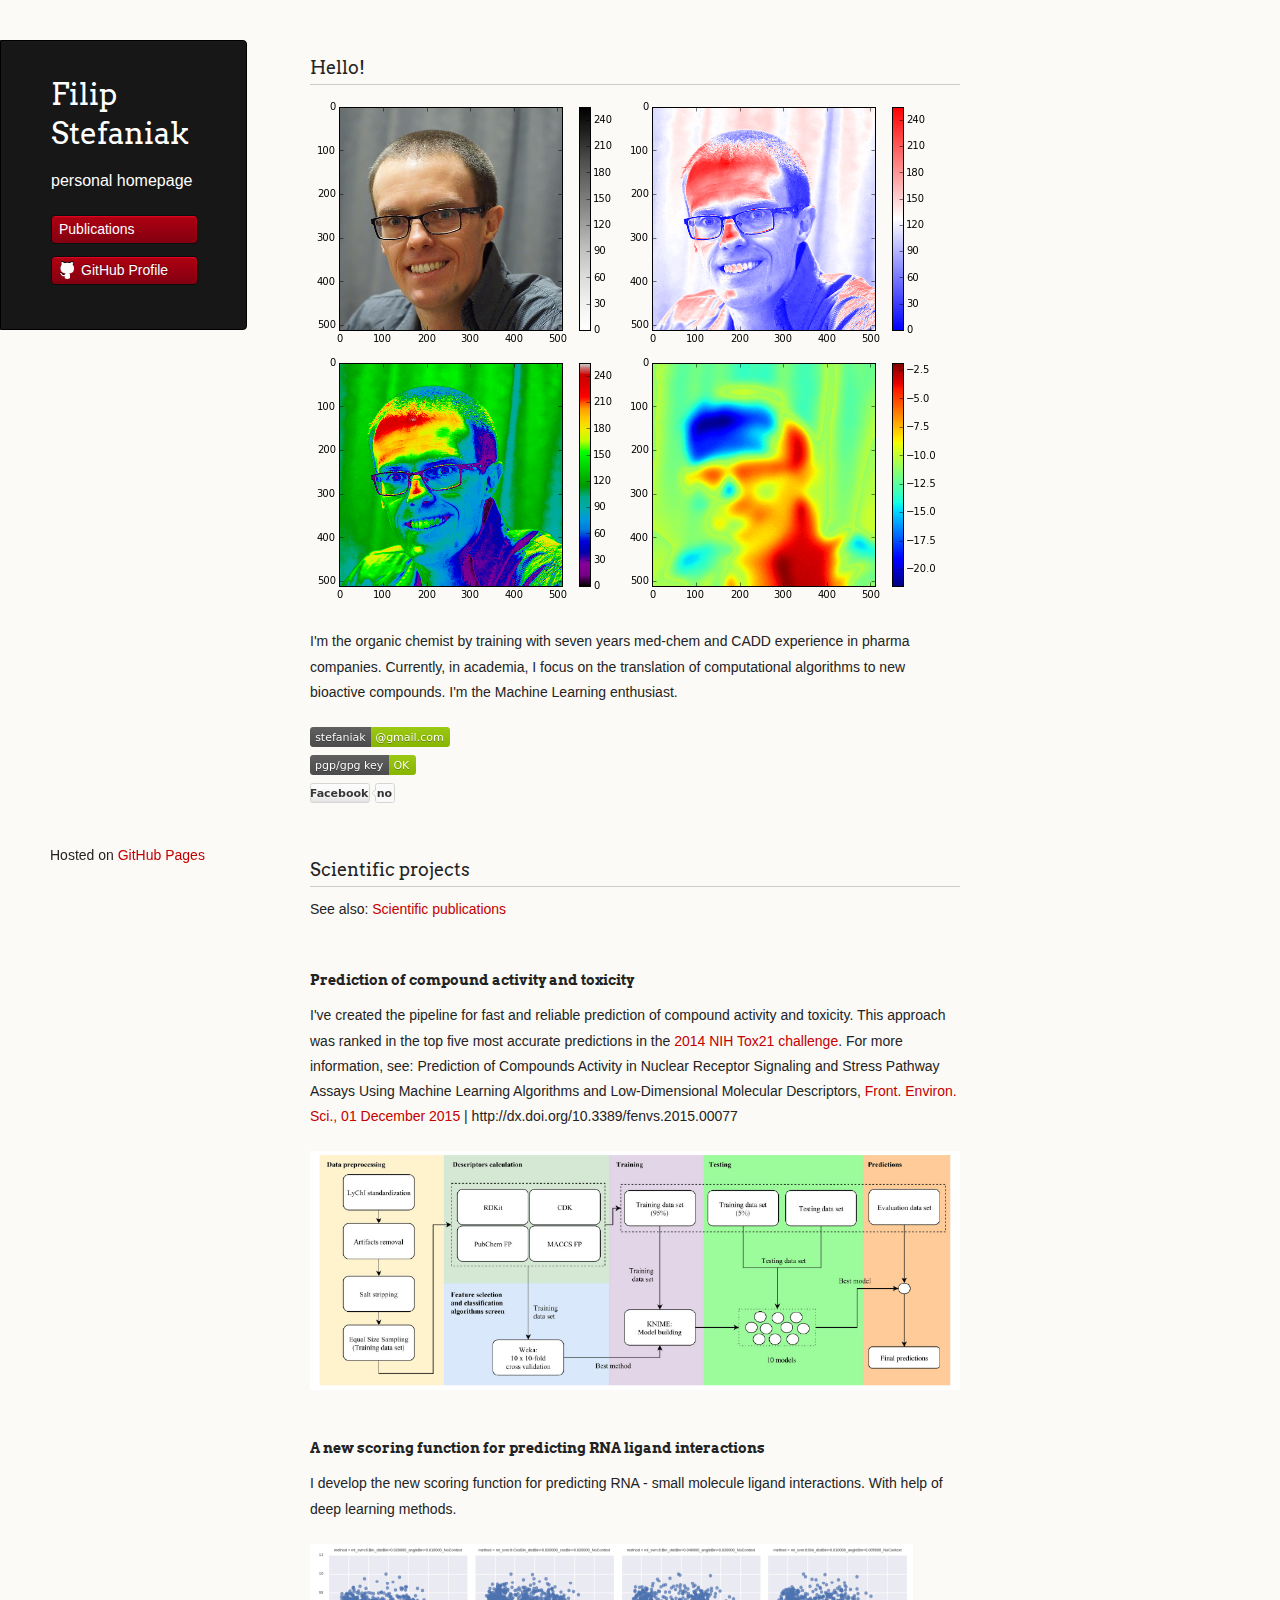
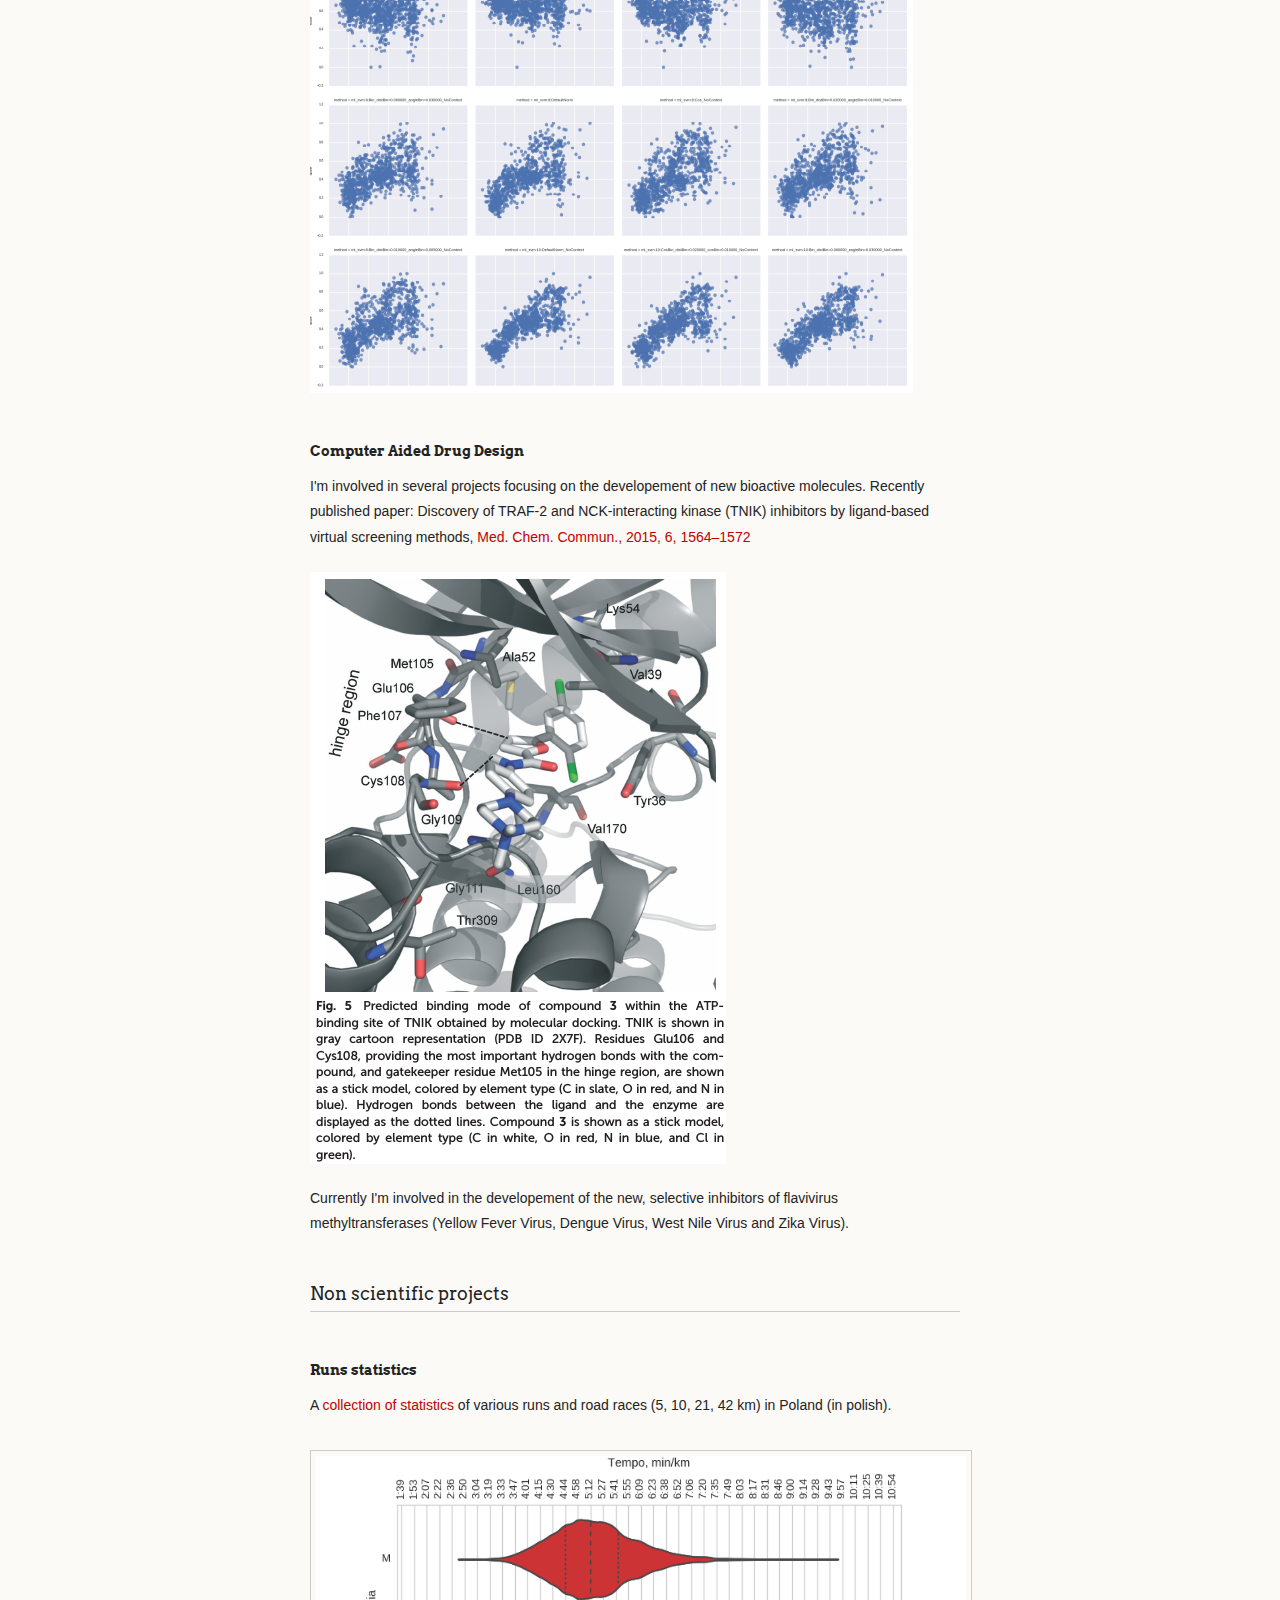
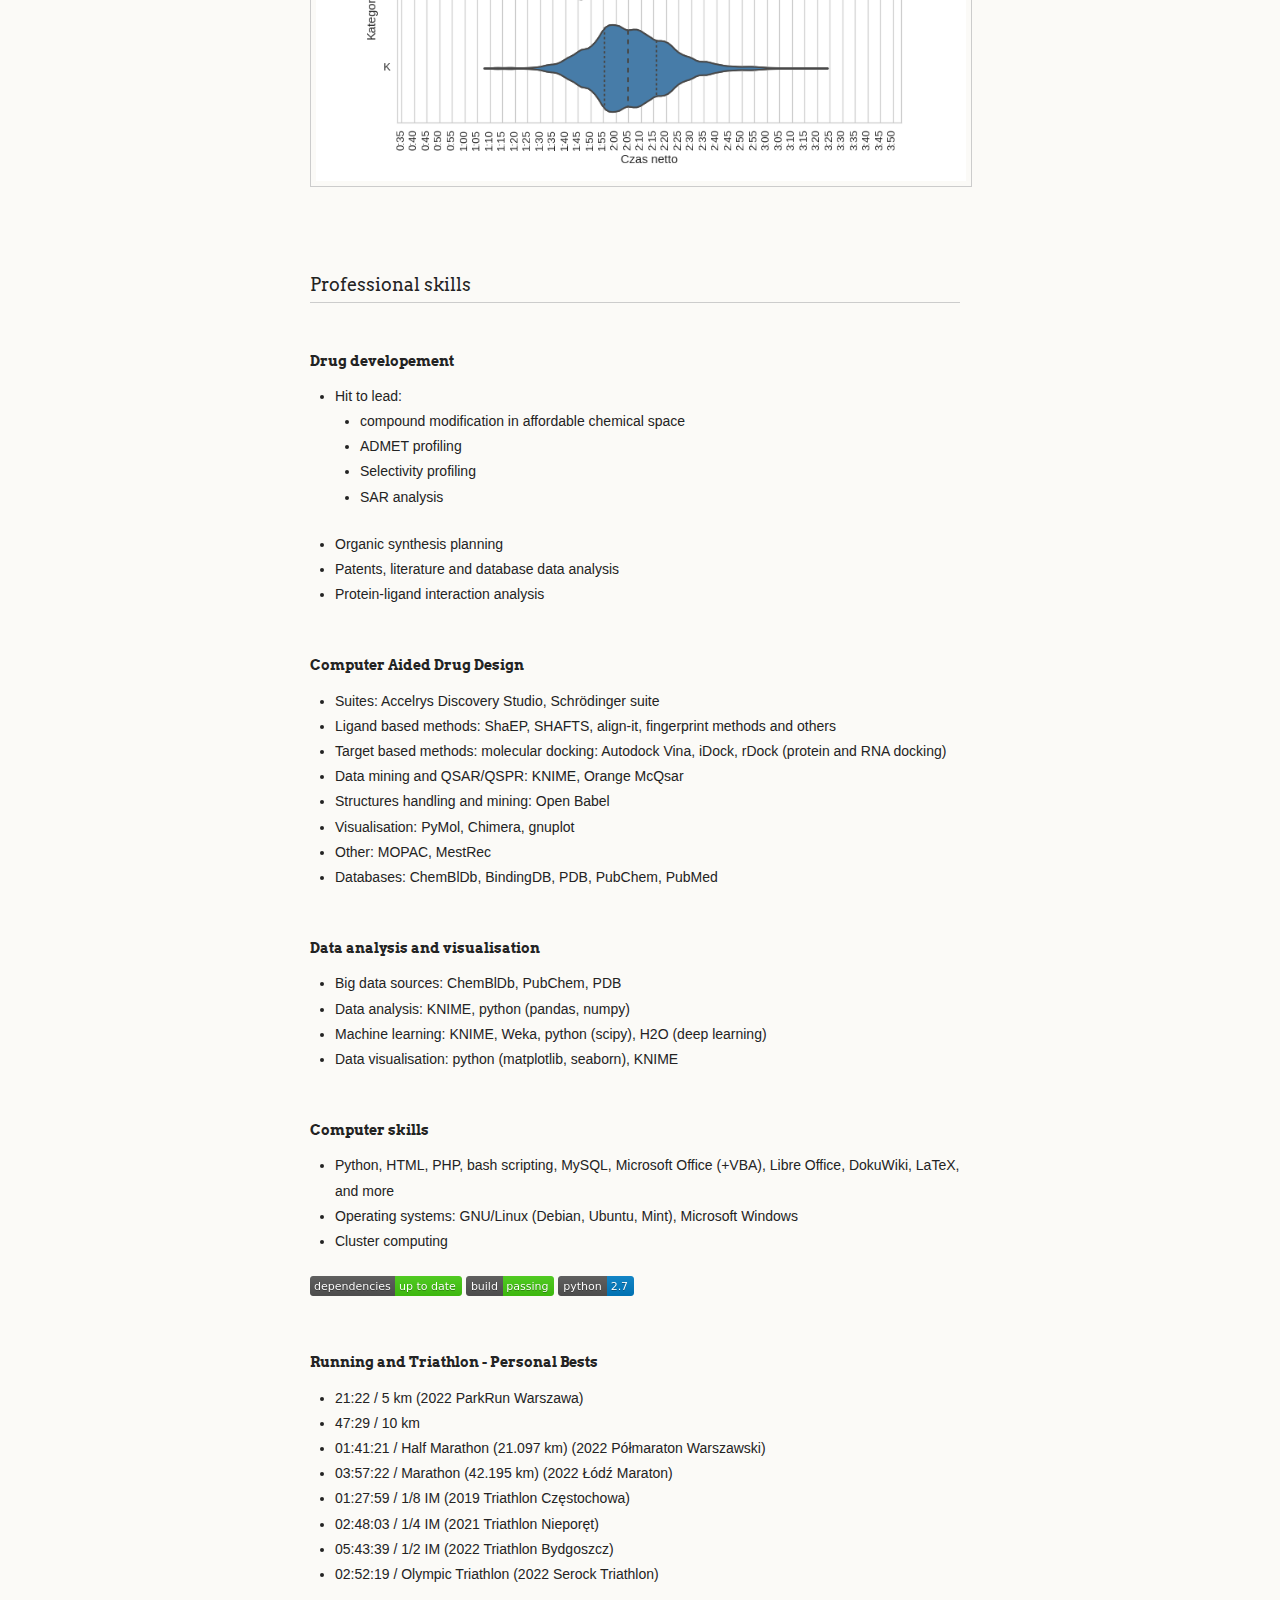
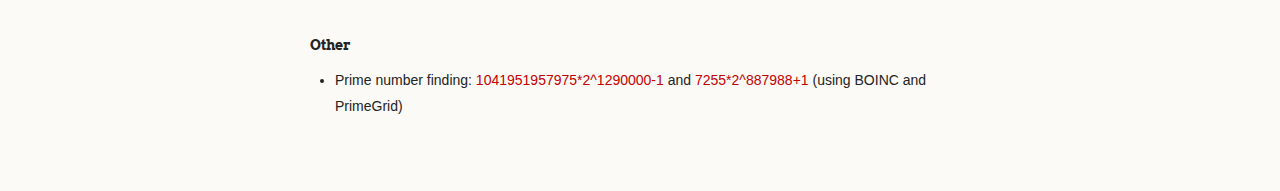
==== index.html @ 62937f9c "new pub + if update" ====
<!doctype html>
<html>
  <head>
    <meta charset="utf-8">
    <meta http-equiv="X-UA-Compatible" content="chrome=1">
    <title>Filip Stefaniak</title>

    <link rel="stylesheet" href="stylesheets/styles.css">
    <link rel="stylesheet" href="stylesheets/github-light.css">
    <script src="javascripts/scale.fix.js"></script>
    <meta name="viewport" content="width=device-width, initial-scale=1, user-scalable=no">
    <!--[if lt IE 9]>
    <script src="//html5shiv.googlecode.com/svn/trunk/html5.js"></script>
    <![endif]-->
  </head>
  <body>
    <div class="wrapper">
      <header>
        <h1 class="header">Filip Stefaniak</h1>
        <p class="header"><a href="index.html">personal homepage<a/></p>
        <ul>
          <li><a href="pubs.html">Publications</a></a>
          <li><a class="buttons github" href="https://github.com/filipsPL">GitHub Profile</a></li>
        </ul>
      </header>
      <section>

<h3>Hello!</h3>

<p><img src="images/filip-0a.png" alt="me" /> <img src="images/filip-4-bwr.png" alt="me" /> <img src="images/filip-2.png" alt="me" /> <img src="images/filip-6-blob.png" alt="me" /></p>

<p>I'm the organic chemist by training with seven years med-chem and CADD experience in pharma companies. Currently, in academia, I focus on the translation of computational algorithms to new bioactive compounds. I'm the Machine Learning enthusiast.</p>


<div class="noborder">
<img src="images/shields-email.png" alt="badge" /><br />
<a href="data/gpg_0xD4E57E96FCAF10F3.asc"><img src="images/shields-gpg.png" alt="badge" /></a><br />
<img src="images/shields-facebook.png" alt="badge" />
</div>


<h3>Scientific projects</h3>

<p>See also: <a href="pubs.html">Scientific publications</a></p>

<h4>Prediction of compound activity and toxicity</h4>

<p>I've created the pipeline for fast and reliable prediction of compound activity and toxicity. This approach was ranked in the top five most accurate predictions in the <a href="https://tripod.nih.gov/tox21/challenge/">2014 NIH Tox21 challenge</a>. For more information, see: Prediction of Compounds Activity in Nuclear Receptor Signaling and Stress Pathway Assays Using Machine Learning Algorithms and Low-Dimensional Molecular Descriptors, <a href="http://journal.frontiersin.org/article/10.3389/fenvs.2015.00077/full">Front. Environ. Sci., 01 December 2015</a> | http://dx.doi.org/10.3389/fenvs.2015.00077</p>

<p><img src="images/tox-pipeline.png" alt="pipeline" /></p>


<h4>A new scoring function for predicting RNA ligand interactions</h4>

<p>I develop the new scoring function for predicting RNA - small molecule ligand interactions. With help of deep learning methods.</p>

<p><img src="images/xy-scoring.png" alt="pipeline" /></p>


<h4>Computer Aided Drug Design</h4>

<p>I'm involved in several projects focusing on the developement of new bioactive molecules. Recently published paper: Discovery of TRAF-2 and NCK-interacting kinase
(TNIK) inhibitors by ligand-based virtual screening methods, <a href="http://pubs.rsc.org/en/Content/ArticleLanding/2015/MD/C5MD00090D">Med. Chem. Commun., 2015, 6, 1564–1572</a></p>

<p><img src="images/tnik-fig1.png" alt="binding pocket" /></p>

<p>Currently I'm involved in the developement of the new, selective inhibitors of flavivirus methyltransferases (Yellow Fever Virus, Dengue Virus, West Nile Virus and Zika Virus).</p>


<h3>Non scientific projects</h3>

<h4>Runs statistics</h4>

<p>A <a href="https://filipspl.github.io/statystykibiegowe/">collection of statistics</a> of various runs and road races (5, 10, 21, 42 km) in Poland (in polish).</p>

<img src="images/running-violinplot-plec.png" alt="violin plot" />


<h3>Professional skills</h3>

<h4>Drug developement</h4>

<ul><li>Hit to lead:
<ul><li>compound modification in affordable chemical space</li>
<li>ADMET profiling</li>
<li>Selectivity profiling</li>
<li>SAR analysis</li>
</ul></li>
<li>Organic synthesis planning</li>
<li>Patents, literature and database data analysis</li>
<li>Protein-ligand interaction analysis</li></ul>

<h4>Computer Aided Drug Design</h4>
<ul>
<li>Suites: Accelrys Discovery Studio, Schrödinger suite</li>
<li>Ligand based methods: ShaEP, SHAFTS, align-it, fingerprint methods and others</li>
<li>Target based methods: molecular docking: Autodock Vina, iDock, rDock (protein and RNA docking)
<li>Data mining and QSAR/QSPR: KNIME, Orange McQsar</li>
<li>Structures handling and mining: Open Babel</li>
<li>Visualisation: PyMol, Chimera, gnuplot</li>
<li>Other: MOPAC, MestRec</li>
<li>Databases: ChemBlDb, BindingDB, PDB, PubChem, PubMed</li>
</ul>

<h4>Data analysis and visualisation</h4>
<ul>
<li>Big data sources: ChemBlDb, PubChem, PDB</li>
<li>Data analysis: KNIME, python (pandas, numpy)</li>
<li>Machine learning: KNIME, Weka, python (scipy), H2O (deep learning)</li>
<li>Data visualisation: python (matplotlib, seaborn), KNIME</li>
</ul>


<h4>Computer skills</h4>
<ul>
<li>Python, HTML, PHP, bash scripting, MySQL, Microsoft Office (+VBA), Libre Office, DokuWiki, LaTeX, and more</li>
<li>Operating systems: GNU/Linux (Debian, Ubuntu, Mint), Microsoft Windows</li>
<li>Cluster computing</li>
</ul>

<div class="noborder">
<img src="images/shields-dependencies.png" alt="badge" /> <img src="images/shields-docs.png" alt="badge" /> <img src="images/shields-python.png" alt="badge" />
</div>


<h4>Running and Triathlon - Personal Bests</h4>

<ul>
<li>21:22 / 5 km (2022 ParkRun Warszawa)</li>
<li>47:29 / 10 km</li>
<li>01:41:21 / Half Marathon (21.097 km) (2022 Półmaraton Warszawski)</li>
<li>03:57:22 / Marathon (42.195 km) (2022 Łódź Maraton)</li>
<li>01:27:59 / 1/8 IM (2019 Triathlon Częstochowa)</li>
<li>02:48:03 / 1/4 IM (2021 Triathlon Nieporęt)</li>
<li>05:43:39 / 1/2 IM (2022 Triathlon Bydgoszcz)</li>
<li>02:52:19 / Olympic Triathlon (2022 Serock Triathlon)</li>
</ul>



<h4>Other</h4>
<ul>
<li>Prime number finding: <a href="data/1041951957975-2-1290000-1.txt">1041951957975*2^1290000-1</a> and <a href="data/7255-2-887988+1.txt">7255*2^887988+1</a>
(using BOINC and PrimeGrid)</li>
</ul>


</section>
      <footer>
        <p><small>Hosted on <a href="https://pages.github.com">GitHub Pages</a></small></p>
      </footer>
    </div>
    <!--[if !IE]><script>fixScale(document);</script><![endif]-->

  </body>
</html>
---- stylesheets/styles.css ----
@import url(https://fonts.googleapis.com/css?family=Arvo:400,700,400italic);

/* MeyerWeb Reset */

html, body, div, span, applet, object, iframe,
h1, h2, h3, h4, h5, h6, p, blockquote, pre,
a, abbr, acronym, address, big, cite, code,
del, dfn, em, img, ins, kbd, q, s, samp,
small, strike, strong, sub, sup, tt, var,
b, u, i, center,
dl, dt, dd, ol, ul, li,
fieldset, form, label, legend,
table, caption, tbody, tfoot, thead, tr, th, td,
article, aside, canvas, details, embed,
figure, figcaption, footer, header, hgroup,
menu, nav, output, ruby, section, summary,
time, mark, audio, video {
  margin: 0;
  padding: 0;
  border: 0;
  font: inherit;
  vertical-align: baseline;
}


/* Base text styles */

body {
  padding:10px 50px 0 0;
  font-family:"Helvetica Neue", Helvetica, Arial, sans-serif;
	font-size: 14px;
	color: #232323;
	background-color: #FBFAF7;
	margin: 0;
	line-height: 1.8em;
	-webkit-font-smoothing: antialiased;

}

h1, h2, h3, h4, h5, h6 {
  color:#232323;
  margin:46px 0 10px;
}

p, ul, ol, table, dl {
  margin:0 0 22px;
}

h1, h2, h3 {
	font-family: Arvo, Monaco, serif;
  line-height:1.3;
	font-weight: normal;
}

h1,h2, h3 {
	display: block;
	border-bottom: 1px solid #ccc;
	padding-bottom: 5px;
}

h1 {
	font-size: 30px;
}

h2 {
	font-size: 24px;
}

h3 {
	font-size: 18px;
}

h4, h5, h6 {
	font-family: Arvo, Monaco, serif;
	font-weight: 700;
}

a {
  color:#C30000;
  font-weight:200;
  text-decoration:none;
}

a:hover {
	text-decoration: underline;
}

a small {
	font-size: 12px;
}

em {
	font-style: italic;
}

strong {
  font-weight:700;
}

ul {
  list-style-position: inside;
  list-style: disc;
  padding-left: 25px;
}

ol {
  list-style-position: inside;
  list-style: decimal;
  padding-left: 25px;
}

blockquote {
  margin: 0;
  padding: 0 0 0 20px;
  font-style: italic;
}

dl, dt, dd, dl p {
	font-color: #444;
}

dl dt {
  font-weight: bold;
}

dl dd {
  padding-left: 20px;
  font-style: italic;
}

dl p {
  padding-left: 20px;
  font-style: italic;
}

hr {
  border:0;
  background:#ccc;
  height:1px;
  margin:0 0 24px;
}

/* Images */

img {
  position: relative;
  margin: 0 auto;
  max-width: 650px;
  padding: 5px;
  margin: 10px 0 32px 0;
  border: 1px solid #ccc;
}

.noborder img {
  position: relative;
  margin: 0 auto;
  max-width: 650px;
  padding: 0px;
  margin: 0px 0 0px 0;
  border: none;
}


p img {
  display: inline;
  margin: 0;
  padding: 0;
  vertical-align: middle;
  text-align: center;
  border: none;
}

/* Code blocks */

code, pre {
	font-family: Monaco, "Bitstream Vera Sans Mono", "Lucida Console", Terminal, monospace;
  color:#000;
  font-size:14px;
}

pre {
	padding: 4px 12px;
  background: #FDFEFB;
  border-radius:4px;
  border:1px solid #D7D8C8;
  overflow: auto;
  overflow-y: hidden;
	margin-bottom: 32px;
}


/* Tables */

table {
  width:100%;
}

table {
  border: 1px solid #ccc;
  margin-bottom: 32px;
  text-align: left;
 }

th {
  font-family: 'Arvo', Helvetica, Arial, sans-serif;
	font-size: 18px;
	font-weight: normal;
  padding: 10px;
  background: #232323;
  color: #FDFEFB;
 }

td {
  padding: 10px;
	background: #ccc;
 }


/* Wrapper */
.wrapper {
  width:960px;
}


/* Header */

header {
	background-color: #171717;
	color: #FDFDFB;
  width:170px;
  float:left;
  position:fixed;
	border: 1px solid #000;
	-webkit-border-top-right-radius: 4px;
	-webkit-border-bottom-right-radius: 4px;
	-moz-border-radius-topright: 4px;
	-moz-border-radius-bottomright: 4px;
	border-top-right-radius: 4px;
	border-bottom-right-radius: 4px;
	padding: 34px 25px 22px 50px;
	margin: 30px 25px 0 0;
	-webkit-font-smoothing: antialiased;
}

p.header {
	font-size: 16px;
}

h1.header {
	font-family: Arvo, sans-serif;
	font-size: 30px;
	font-weight: 300;
	line-height: 1.3em;
	border-bottom: none;
	margin-top: 0;
}


h1.header, a.header, a.name, header a{
	color: #fff;
}

a.header {
	text-decoration: underline;
}

a.name {
	white-space: nowrap;
}

header ul {
  list-style:none;
  padding:0;
}

header li {
	list-style-type: none;
  width:132px;
  height:15px;
	margin-bottom: 12px;
	line-height: 1em;
	padding: 6px 6px 6px 7px;

	background: #AF0011;
	background: -moz-linear-gradient(top, #AF0011 0%, #820011 100%);
  background: -webkit-gradient(linear, left top, left bottom, color-stop(0%,#f8f8f8), color-stop(100%,#dddddd));
  background: -webkit-linear-gradient(top, #AF0011 0%,#820011 100%);
  background: -o-linear-gradient(top, #AF0011 0%,#820011 100%);
  background: -ms-linear-gradient(top, #AF0011 0%,#820011 100%);
  background: linear-gradient(top, #AF0011 0%,#820011 100%);

	border-radius:4px;
  border:1px solid #0D0D0D;

	-webkit-box-shadow: inset 0px 1px 1px 0 rgba(233,2,38, 1);
	box-shadow: inset 0px 1px 1px 0 rgba(233,2,38, 1);

}

header li:hover {
	background: #C3001D;
	background: -moz-linear-gradient(top, #C3001D 0%, #950119 100%);
  background: -webkit-gradient(linear, left top, left bottom, color-stop(0%,#f8f8f8), color-stop(100%,#dddddd));
  background: -webkit-linear-gradient(top, #C3001D 0%,#950119 100%);
  background: -o-linear-gradient(top, #C3001D 0%,#950119 100%);
  background: -ms-linear-gradient(top, #C3001D 0%,#950119 100%);
  background: linear-gradient(top, #C3001D 0%,#950119 100%);
}

a.buttons {
	-webkit-font-smoothing: antialiased;
	background: url(../images/arrow-down.png) no-repeat;
	font-weight: normal;
	text-shadow: rgba(0, 0, 0, 0.4) 0 -1px 0;
	padding: 2px 2px 2px 22px;
	height: 30px;
}

a.github {
	background: url(../images/octocat-small.png) no-repeat 1px;
}

a.buttons:hover {
	color: #fff;
	text-decoration: none;
}


/* Section - for main page content */

section {
  width:650px;
  float:right;
  padding-bottom:50px;
}


/* Footer */

footer {
  width:170px;
  float:left;
  position:fixed;
  bottom:10px;
	padding-left: 50px;
}

@media print, screen and (max-width: 960px) {

  div.wrapper {
    width:auto;
    margin:0;
  }

  header, section, footer {
    float:none;
    position:static;
    width:auto;
  }

	footer {
		border-top: 1px solid #ccc;
		margin:0 84px 0 50px;
		padding:0;
	}

  header {
    padding-right:320px;
  }

  section {
    padding:20px 84px 20px 50px;
    margin:0 0 20px;
  }

  header a small {
    display:inline;
  }

  header ul {
    position:absolute;
    right:130px;
    top:84px;
  }
}

@media print, screen and (max-width: 720px) {
  body {
    word-wrap:break-word;
  }

  header {
    padding:10px 20px 0;
		margin-right: 0;
  }

	section {
    padding:10px 0 10px 20px;
    margin:0 0 30px;
  }

	footer {
		margin: 0 0 0 30px;
	}

  header ul, header p.view {
    position:static;
  }
}

@media print, screen and (max-width: 480px) {

  header ul li.download {
    display:none;
  }

	footer {
		margin: 0 0 0 20px;
	}

	footer a{
		display:block;
	}

}

@media print {
  body {
    padding:0.4in;
    font-size:12pt;
    color:#444;
  }
}
---- stylesheets/github-light.css ----
/*
   Copyright 2014 GitHub Inc.

   Licensed under the Apache License, Version 2.0 (the "License");
   you may not use this file except in compliance with the License.
   You may obtain a copy of the License at

       http://www.apache.org/licenses/LICENSE-2.0

   Unless required by applicable law or agreed to in writing, software
   distributed under the License is distributed on an "AS IS" BASIS,
   WITHOUT WARRANTIES OR CONDITIONS OF ANY KIND, either express or implied.
   See the License for the specific language governing permissions and
   limitations under the License.

*/

.pl-c /* comment */ {
  color: #969896;
}

.pl-c1      /* constant, markup.raw, meta.diff.header, meta.module-reference, meta.property-name, support, support.constant, support.variable, variable.other.constant */,
.pl-s .pl-v /* string variable */ {
  color: #0086b3;
}

.pl-e  /* entity */,
.pl-en /* entity.name */ {
  color: #795da3;
}

.pl-s .pl-s1 /* string source */,
.pl-smi      /* storage.modifier.import, storage.modifier.package, storage.type.java, variable.other, variable.parameter.function */ {
  color: #333;
}

.pl-ent /* entity.name.tag */ {
  color: #63a35c;
}

.pl-k /* keyword, storage, storage.type */ {
  color: #a71d5d;
}

.pl-pds              /* punctuation.definition.string, string.regexp.character-class */,
.pl-s                /* string */,
.pl-s .pl-pse .pl-s1 /* string punctuation.section.embedded source */,
.pl-sr               /* string.regexp */,
.pl-sr .pl-cce       /* string.regexp constant.character.escape */,
.pl-sr .pl-sra       /* string.regexp string.regexp.arbitrary-repitition */,
.pl-sr .pl-sre       /* string.regexp source.ruby.embedded */ {
  color: #183691;
}

.pl-v /* variable */ {
  color: #ed6a43;
}

.pl-id /* invalid.deprecated */ {
  color: #b52a1d;
}

.pl-ii /* invalid.illegal */ {
  background-color: #b52a1d;
  color: #f8f8f8;
}

.pl-sr .pl-cce /* string.regexp constant.character.escape */ {
  color: #63a35c;
  font-weight: bold;
}

.pl-ml /* markup.list */ {
  color: #693a17;
}

.pl-mh        /* markup.heading */,
.pl-mh .pl-en /* markup.heading entity.name */,
.pl-ms        /* meta.separator */ {
  color: #1d3e81;
  font-weight: bold;
}

.pl-mq /* markup.quote */ {
  color: #008080;
}

.pl-mi /* markup.italic */ {
  color: #333;
  font-style: italic;
}

.pl-mb /* markup.bold */ {
  color: #333;
  font-weight: bold;
}

.pl-md /* markup.deleted, meta.diff.header.from-file */ {
  background-color: #ffecec;
  color: #bd2c00;
}

.pl-mi1 /* markup.inserted, meta.diff.header.to-file */ {
  background-color: #eaffea;
  color: #55a532;
}

.pl-mdr /* meta.diff.range */ {
  color: #795da3;
  font-weight: bold;
}

.pl-mo /* meta.output */ {
  color: #1d3e81;
}

.year {
  background-color:black;
  color:white;
}

.year::before {
  content: "[";
}
.year::after {
  content: "]";
}

.button {
  border: none;
  color: white;
  padding: 2px;
  text-align: center;
  text-decoration: none;
  display: inline-block;
  /* font-size: 12px; */
  margin: 4px 2px;
  border-radius: 4px;
}

.buttontox {  background-color: #996633;}
  .buttontox::before {content: "toxicology";}
.buttonmdechem {  background-color: green;}
  .buttonmdechem::before {content: "medicinal chemistry";}
.buttonmodeling {  background-color: orange;}
  .buttonmodeling::before {content: "molecular modelling";}
.buttonsoftware {  background-color: maroon;}
  .buttonsoftware::before {content: "software";}
.buttonmdata {  background-color: blue;}
  .buttonmdata::before {content: "data mining";}
.buttonreview {  background-color: silver;}
  .buttonreview::before {content: "review";}
.buttonRNA {  background-color: #c44dff;}
    .buttonRNA::before {content: "RNA";}
.buttonProtein {  background-color: #4da6ff;}
    .buttonProtein::before {content: "proteins";}


.paperMain {  background-color: #e8e8e8;}


hr.dashed {
    border: 0;
    border-bottom: 1px dashed #ccc;
    background: #999;
}
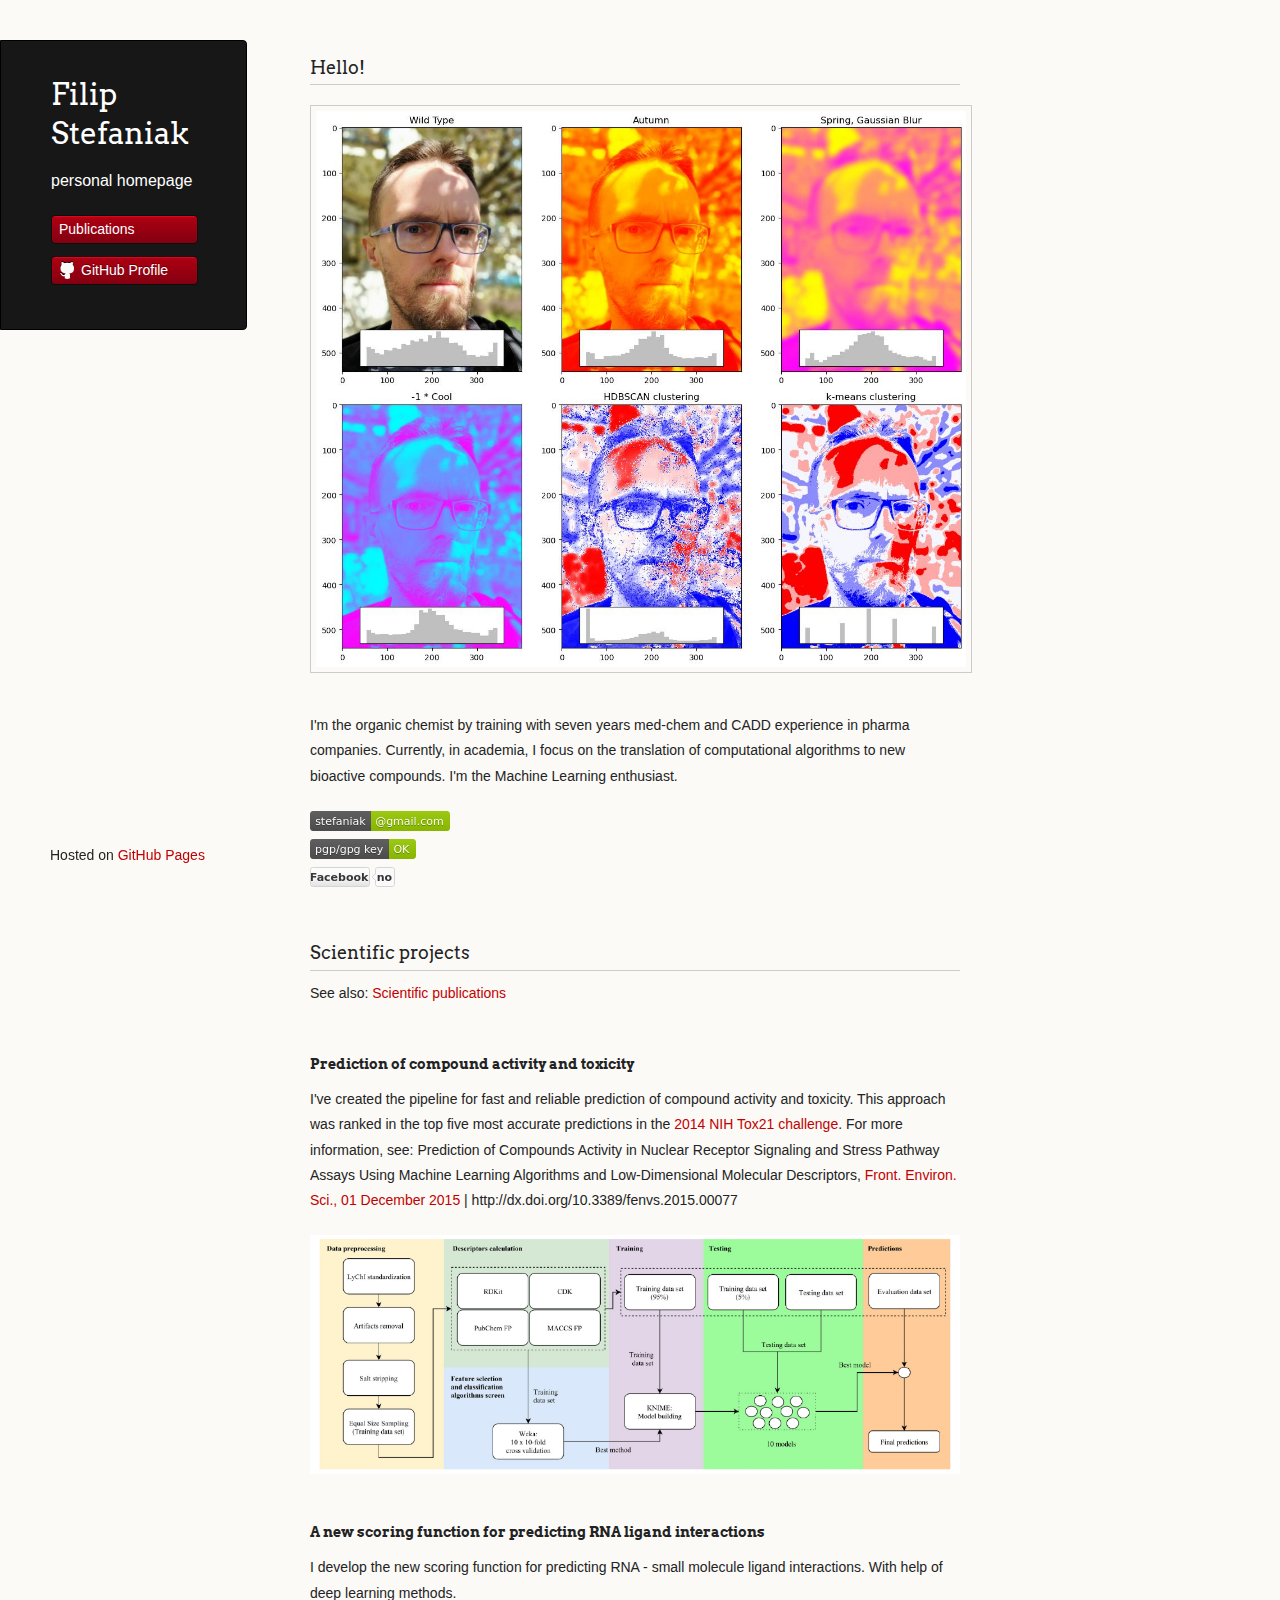
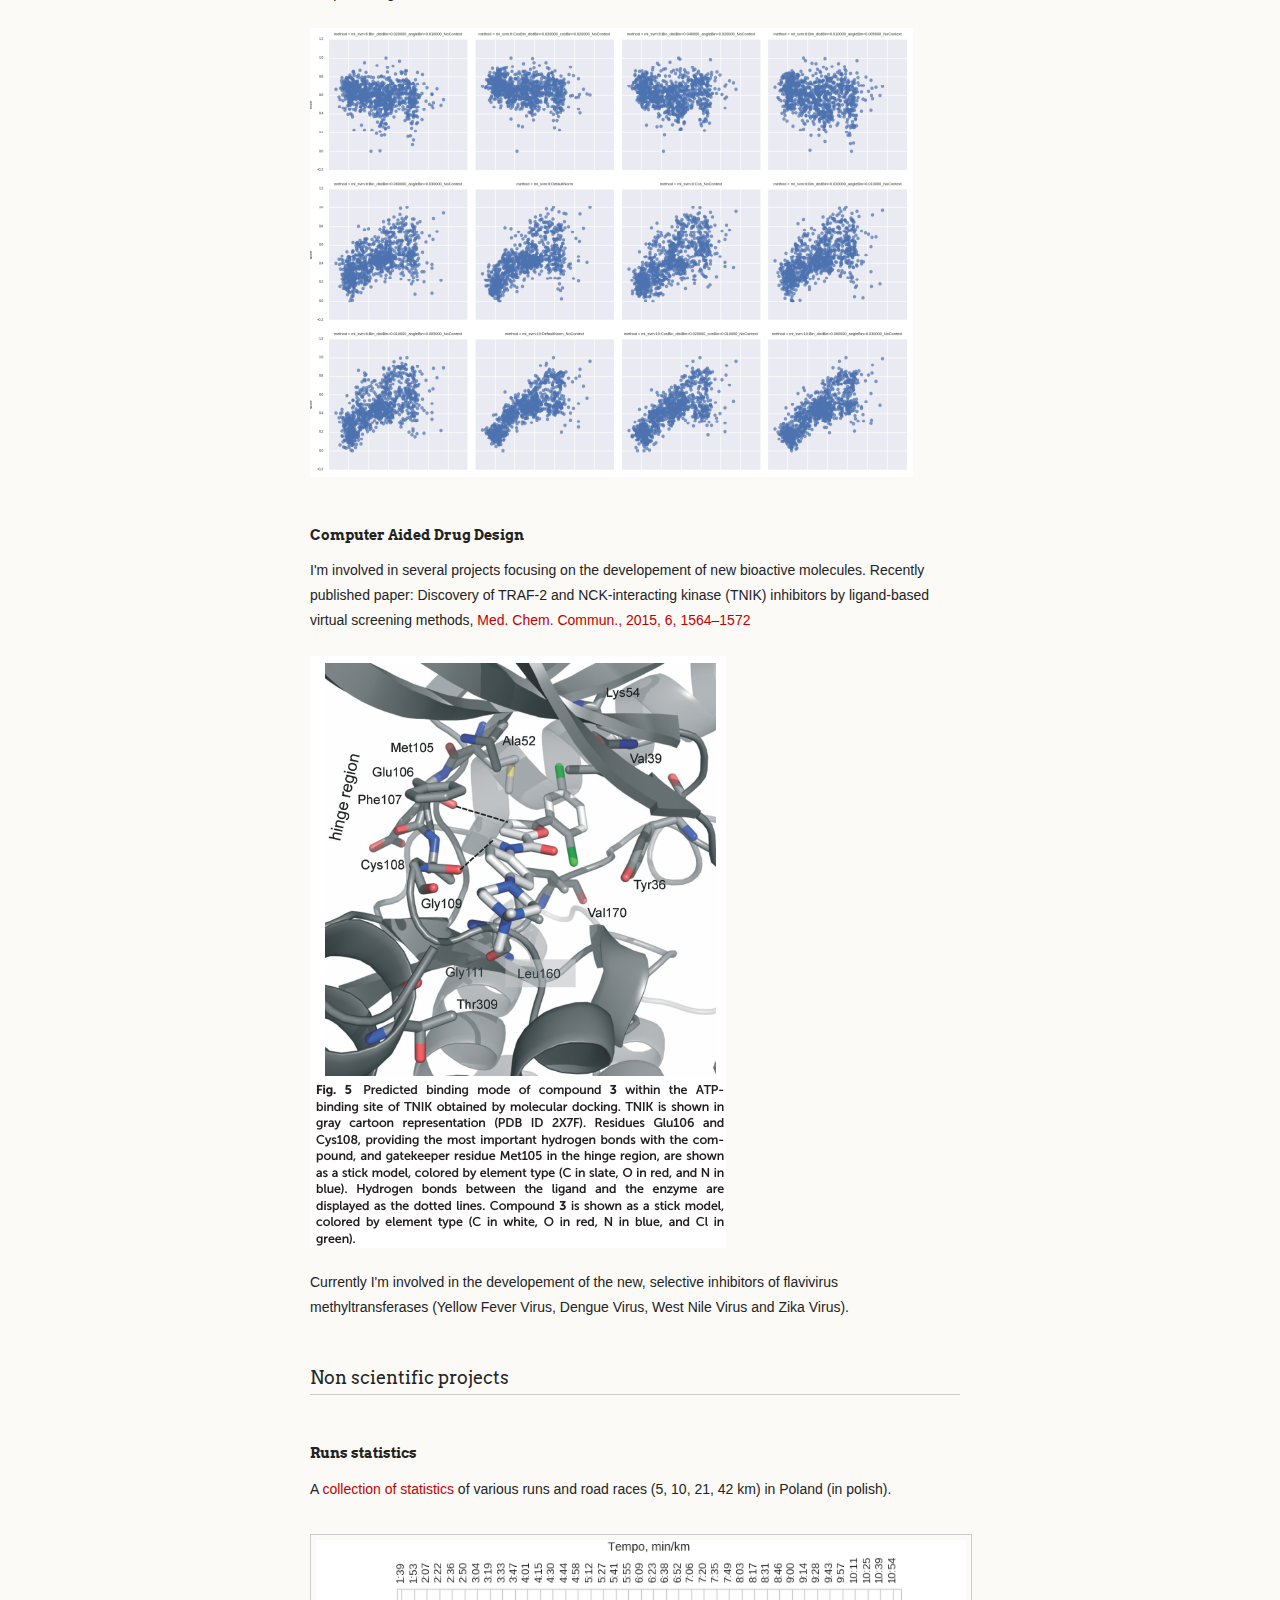
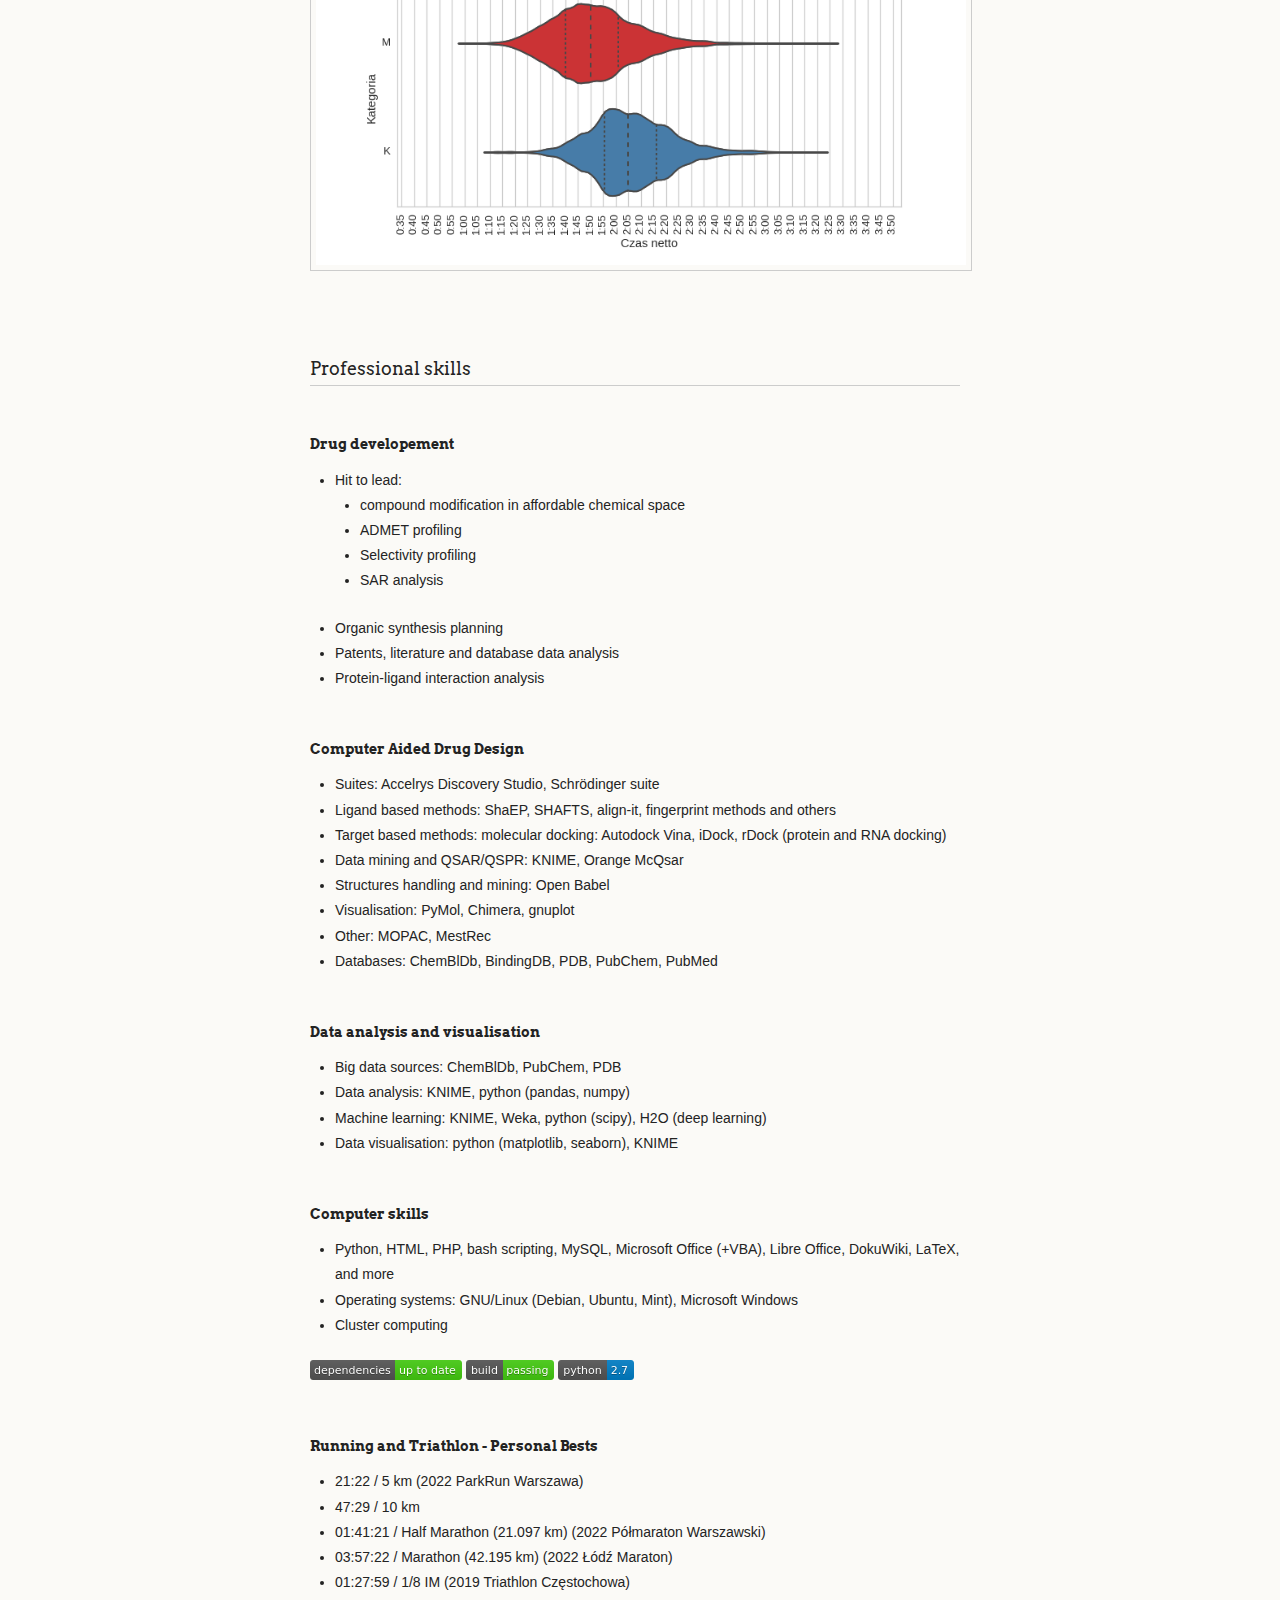
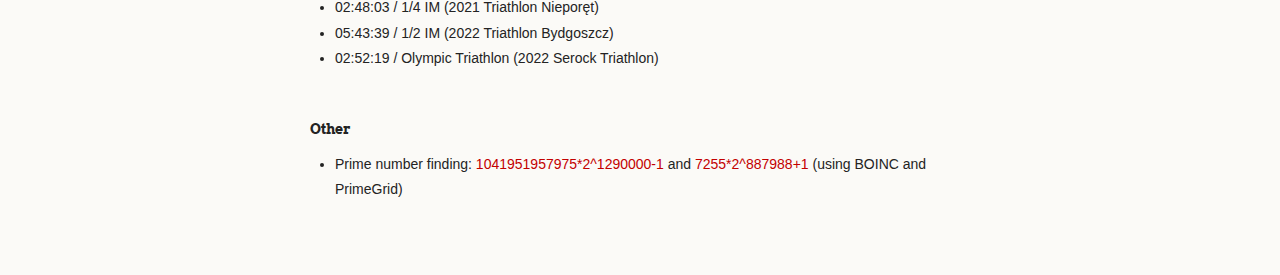
==== commit ded15c7c: "new matrix photo" ====
--- a/index.html
+++ b/index.html
@@ -27,7 +27,7 @@
 
 <h3>Hello!</h3>
 
-<p><img src="images/filip-0a.png" alt="me" /> <img src="images/filip-4-bwr.png" alt="me" /> <img src="images/filip-2.png" alt="me" /> <img src="images/filip-6-blob.png" alt="me" /></p>
+<img src="images/filip-matrix.jpg" alt="Filip himself as a matrix" />
 
 <p>I'm the organic chemist by training with seven years med-chem and CADD experience in pharma companies. Currently, in academia, I focus on the translation of computational algorithms to new bioactive compounds. I'm the Machine Learning enthusiast.</p>
 
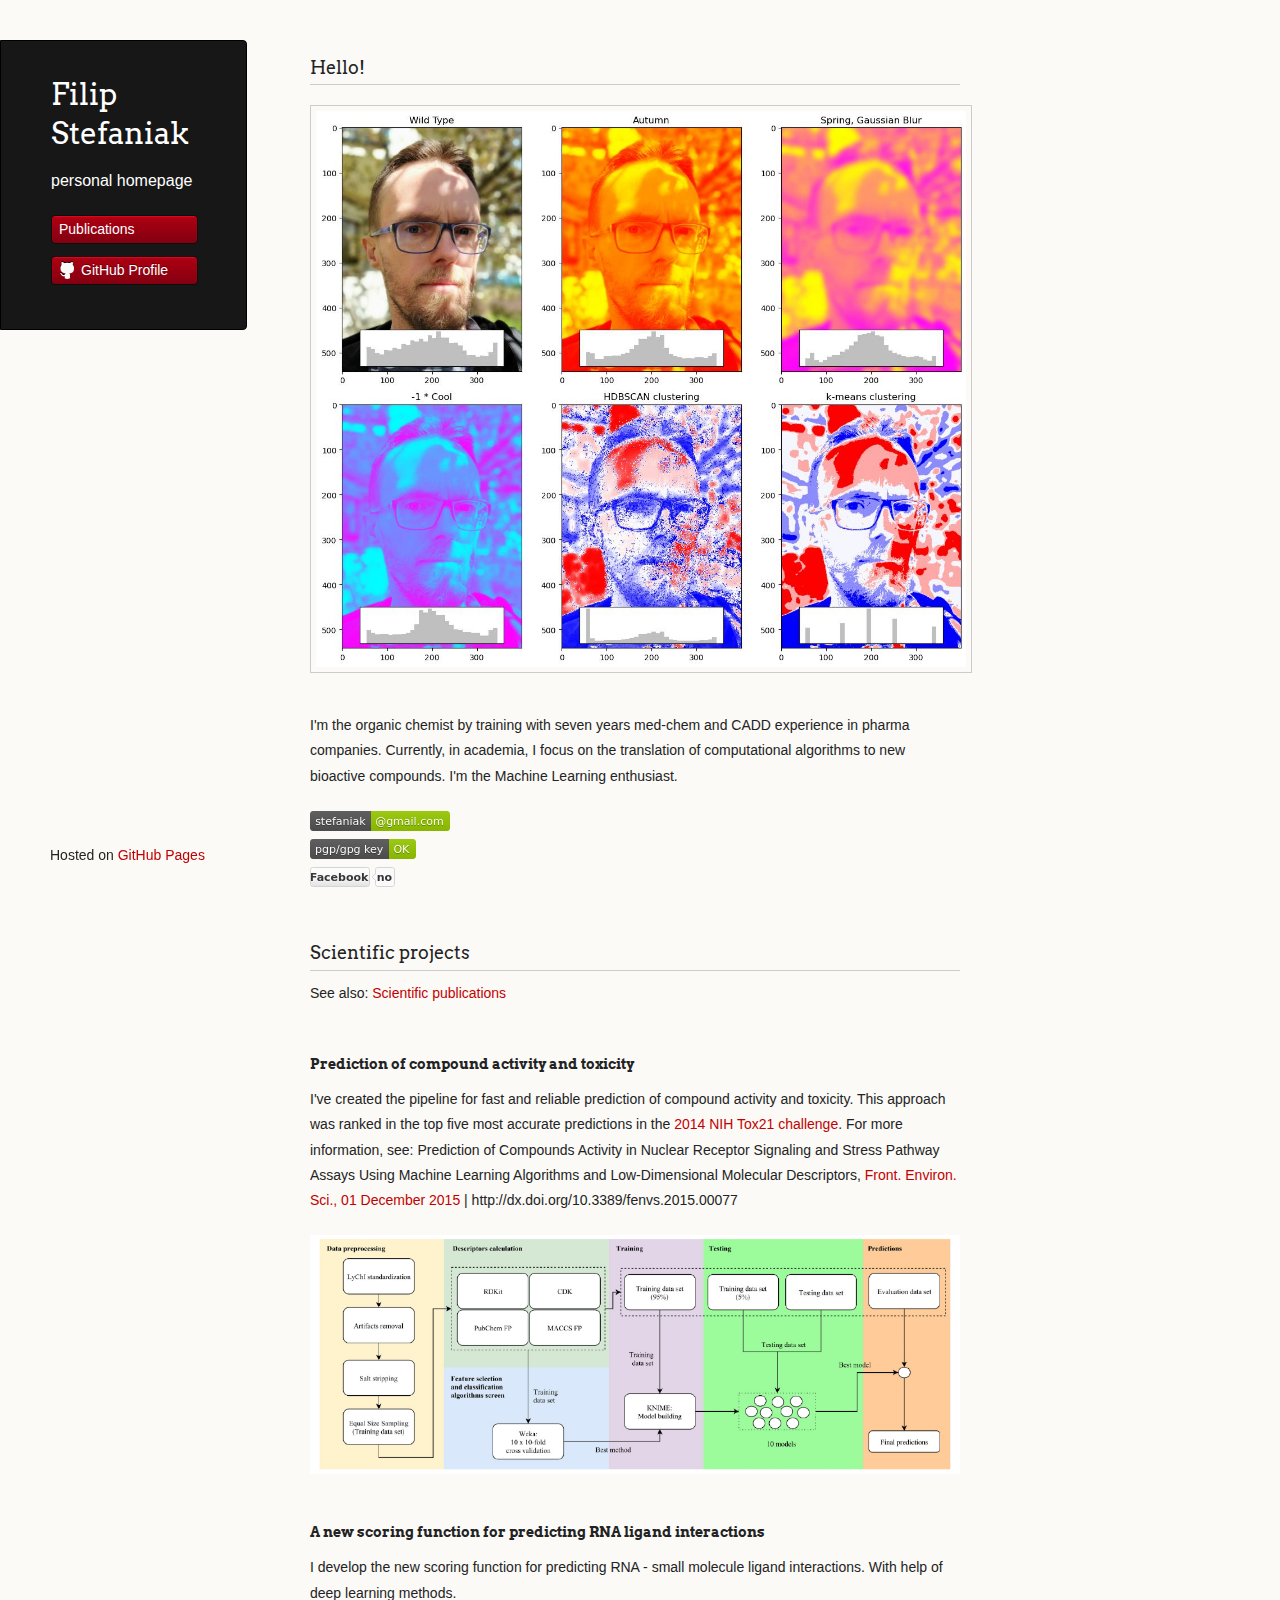
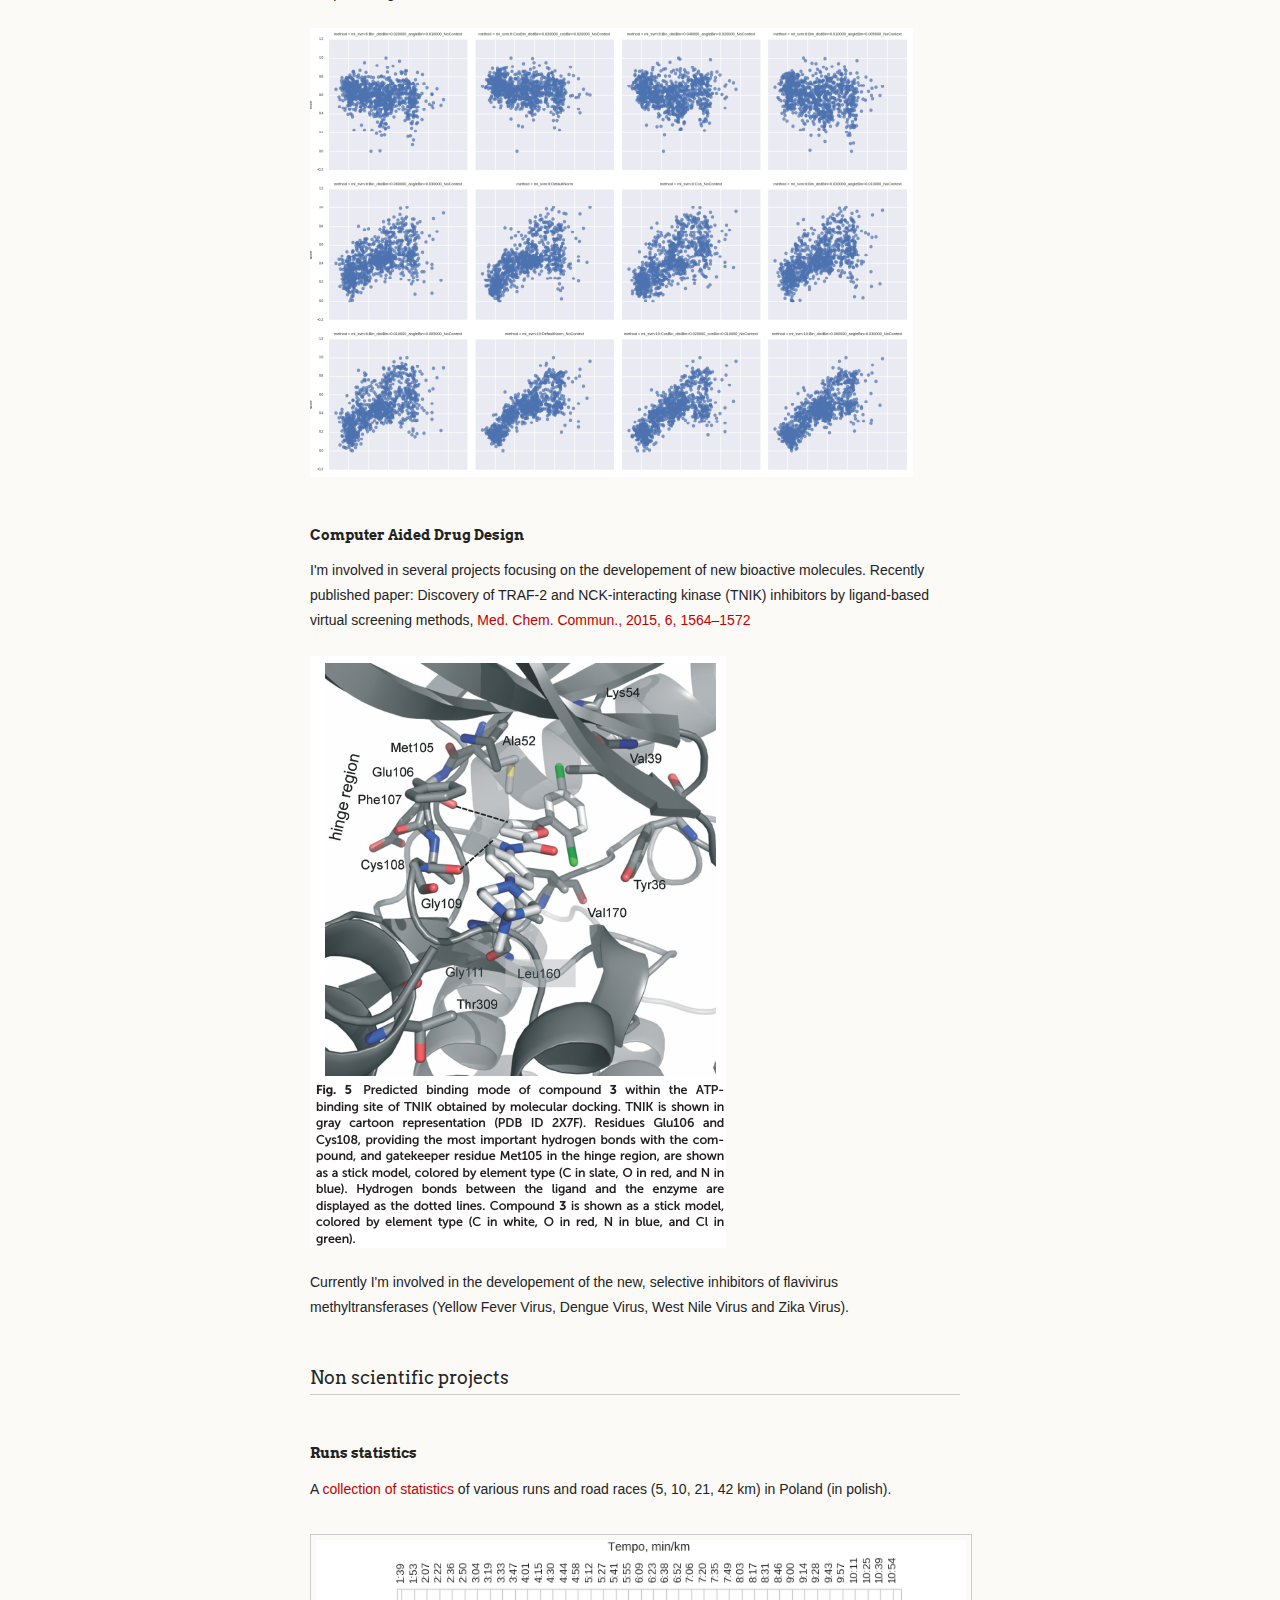
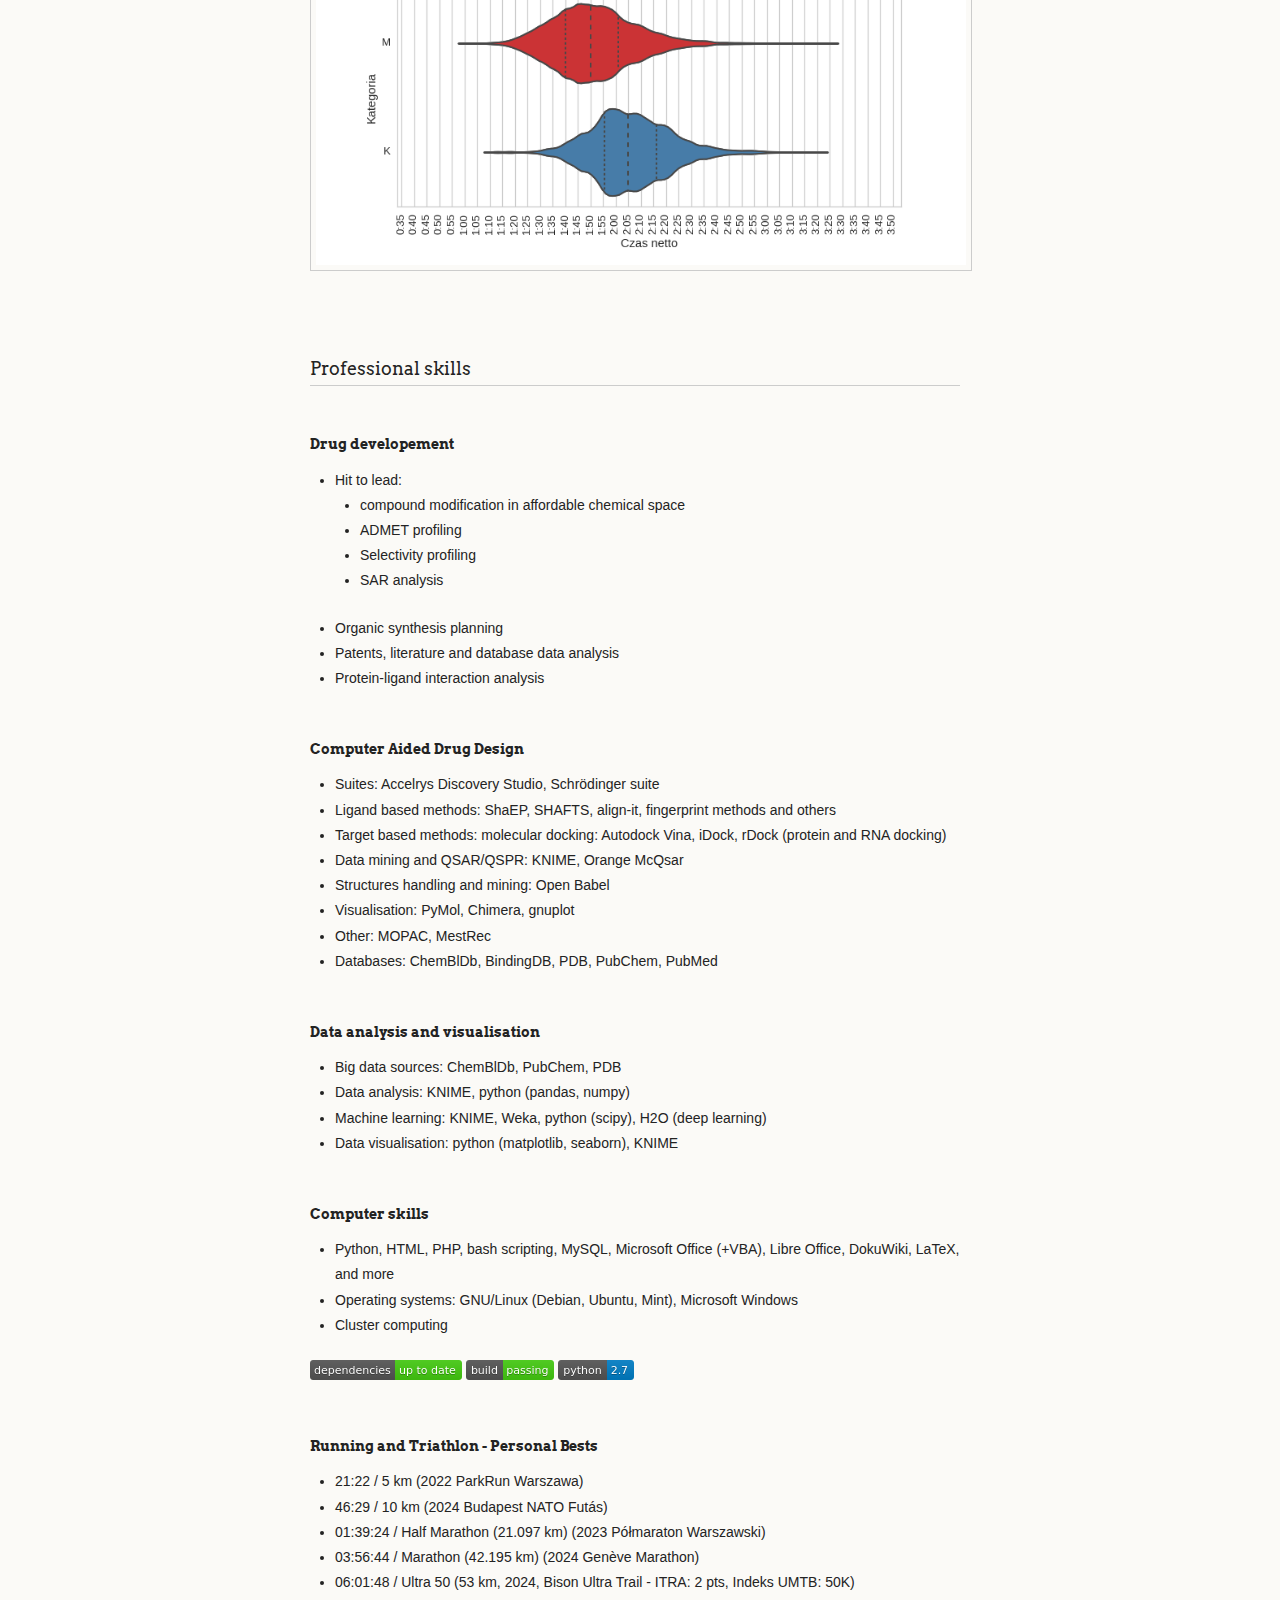
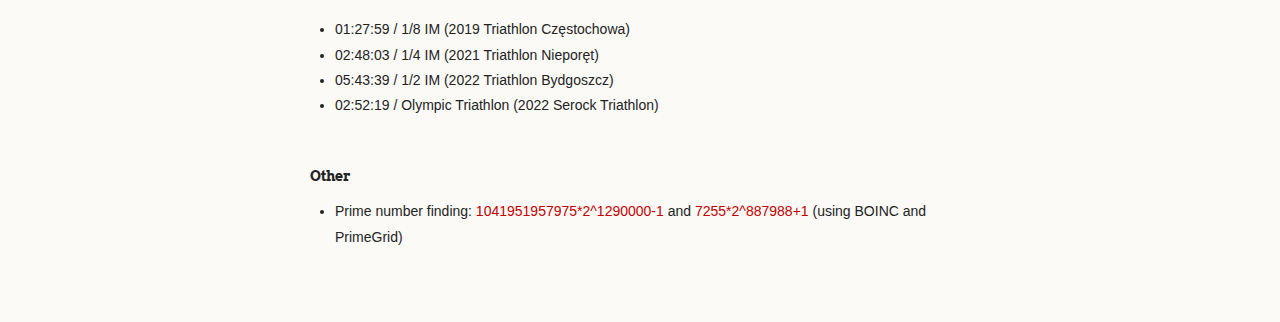
==== commit cced2393: "run results" ====
--- a/index.html
+++ b/index.html
@@ -127,9 +127,12 @@
 
 <ul>
 <li>21:22 / 5 km (2022 ParkRun Warszawa)</li>
-<li>47:29 / 10 km</li>
-<li>01:41:21 / Half Marathon (21.097 km) (2022 Półmaraton Warszawski)</li>
-<li>03:57:22 / Marathon (42.195 km) (2022 Łódź Maraton)</li>
+<li>46:29 / 10 km (2024 Budapest NATO Futás)</li>
+<li>01:39:24 / Half Marathon (21.097 km) (2023 Półmaraton Warszawski)</li>
+<li>03:56:44 / Marathon (42.195 km) (2024 Genève Marathon)</li>
+<li>06:01:48 / Ultra 50 (53 km, 2024, Bison Ultra Trail - ITRA: 2 pts, Indeks UMTB: 50K)</li>
+</ul>
+<ul>
 <li>01:27:59 / 1/8 IM (2019 Triathlon Częstochowa)</li>
 <li>02:48:03 / 1/4 IM (2021 Triathlon Nieporęt)</li>
 <li>05:43:39 / 1/2 IM (2022 Triathlon Bydgoszcz)</li>
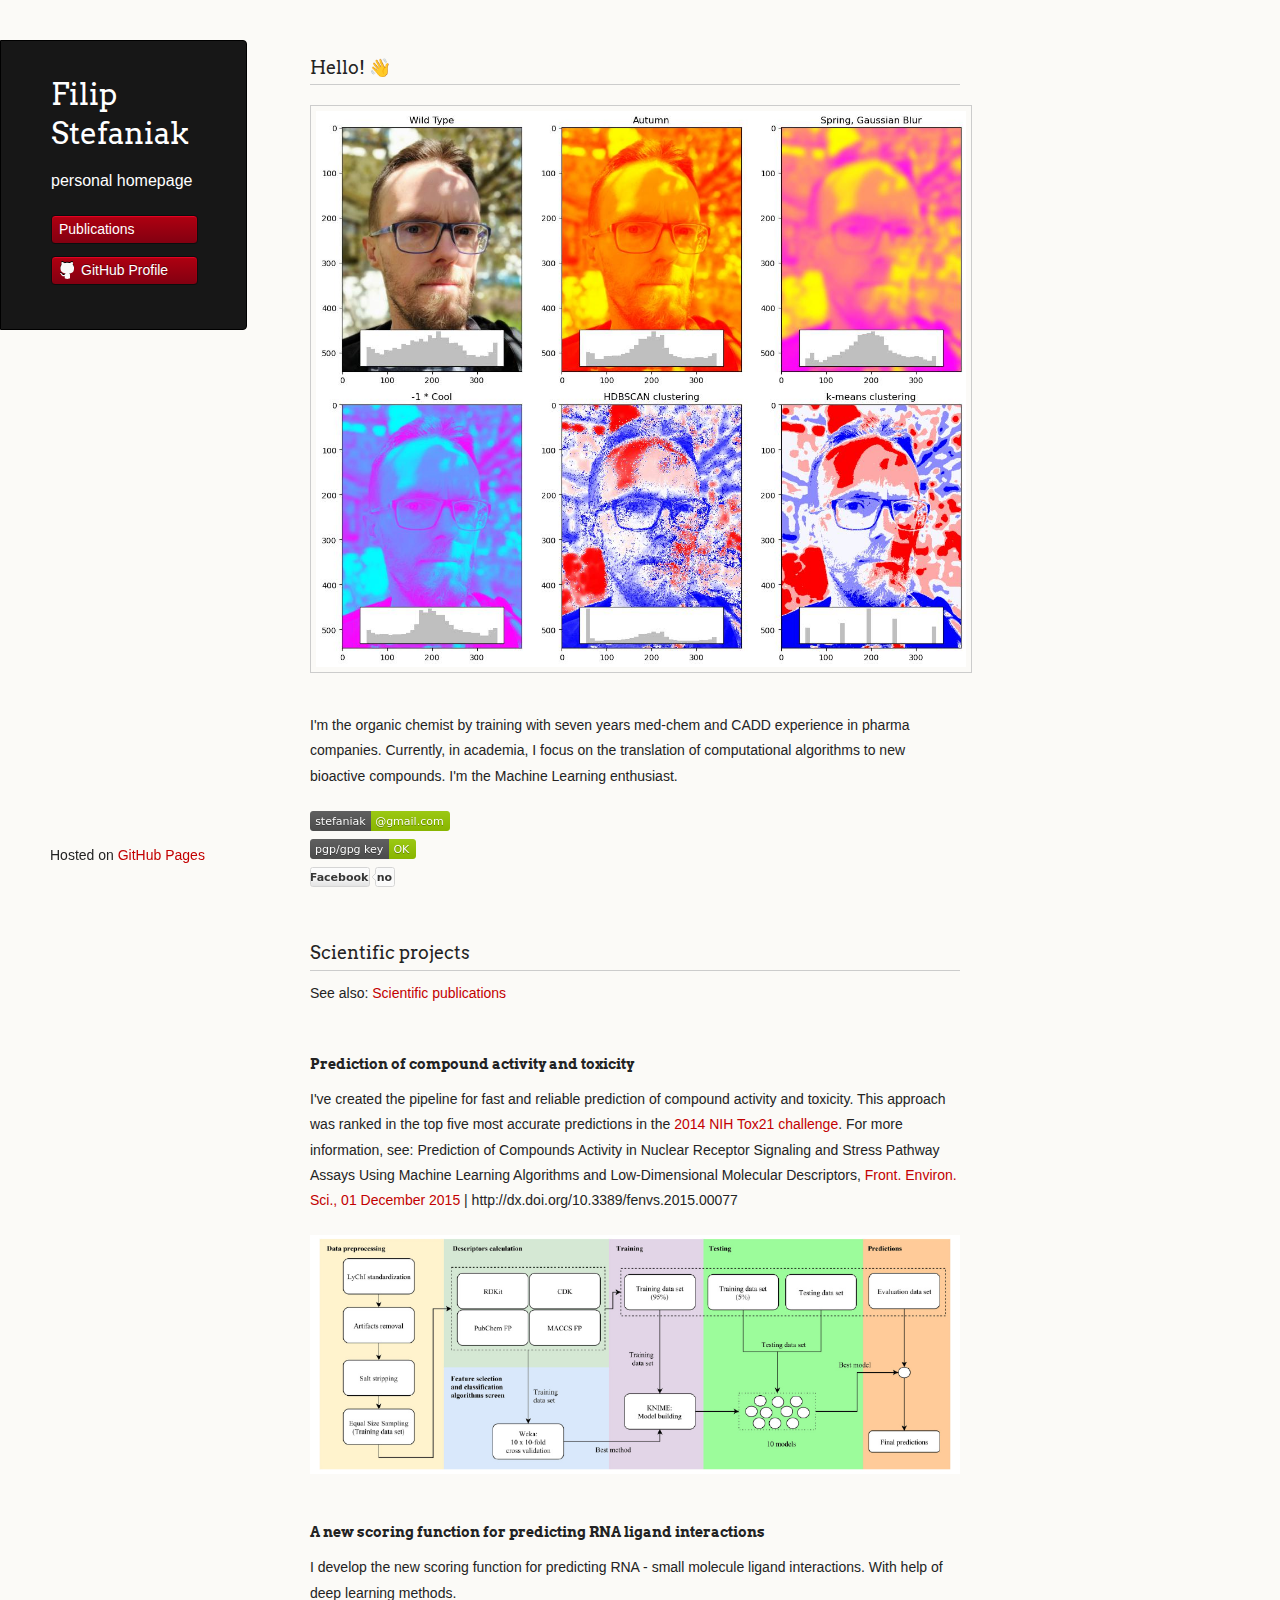
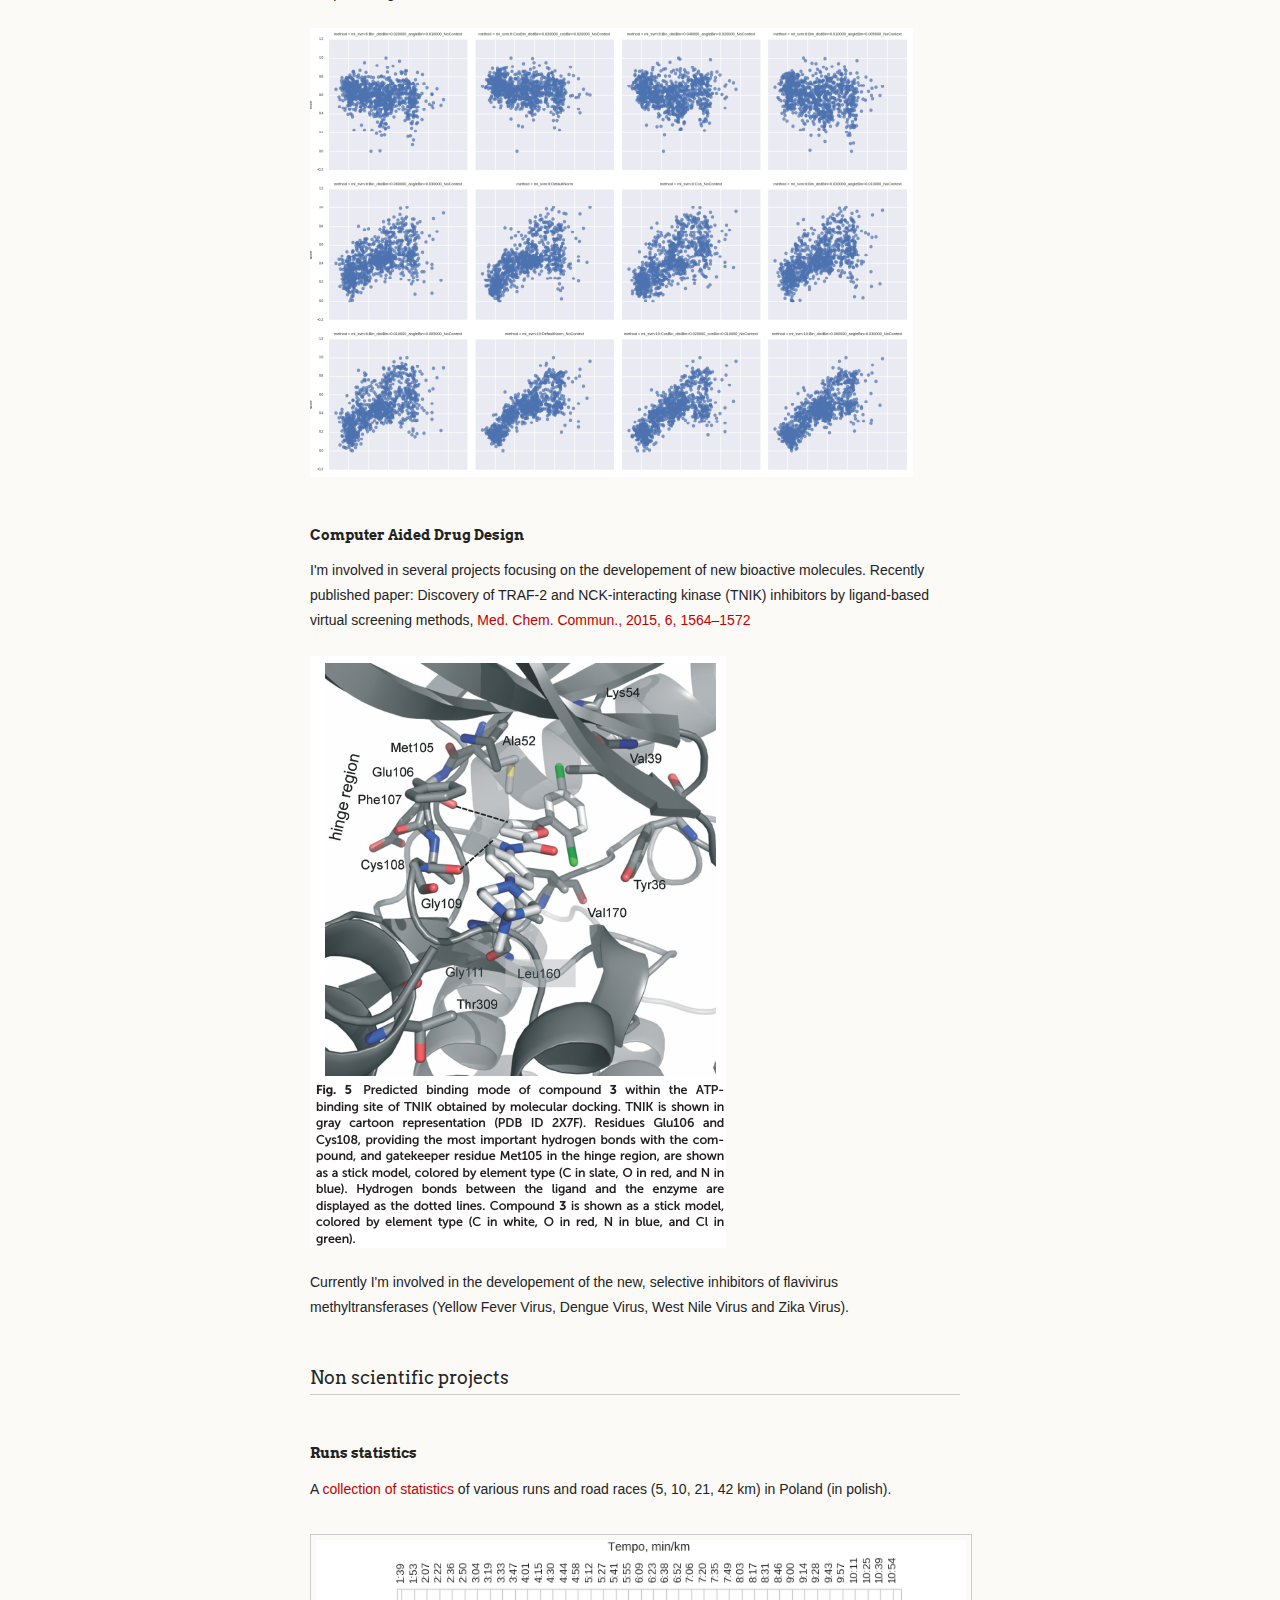
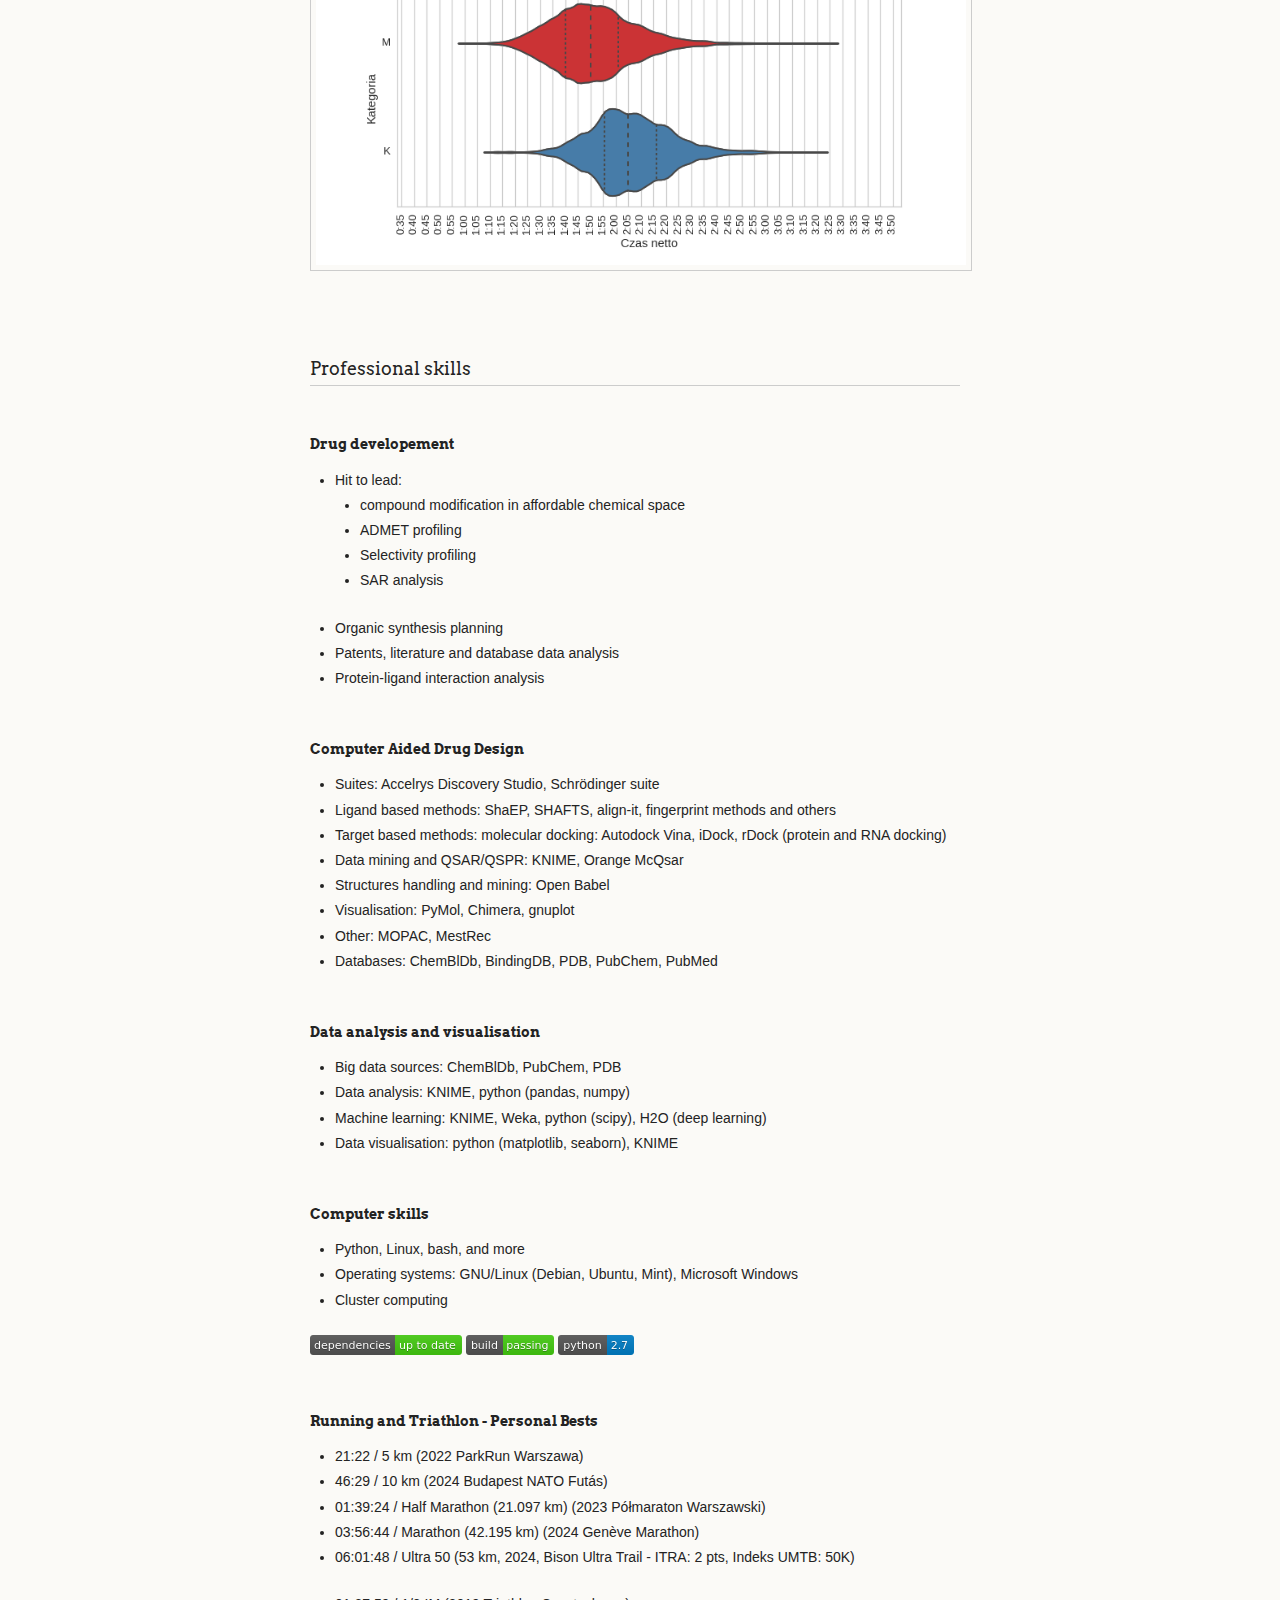
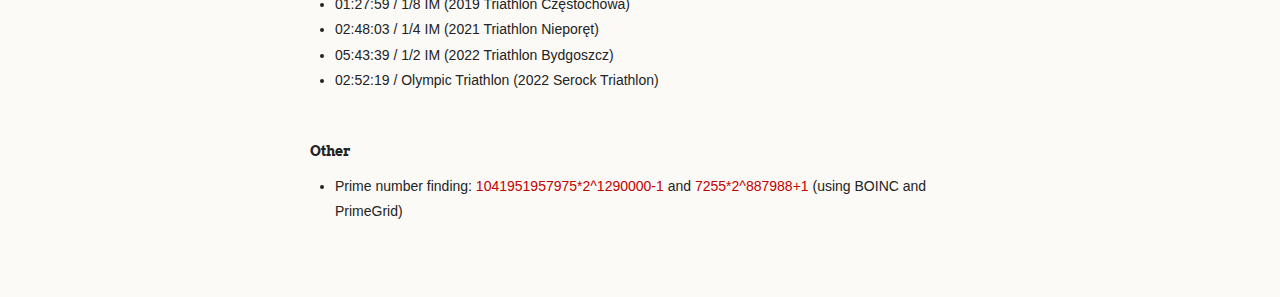
==== commit bfe717fa: "minor" ====
--- a/index.html
+++ b/index.html
@@ -25,7 +25,7 @@
       </header>
       <section>
 
-<h3>Hello!</h3>
+<h3>Hello! 👋</h3>
 
 <img src="images/filip-matrix.jpg" alt="Filip himself as a matrix" />
 
@@ -113,7 +113,7 @@
 
 <h4>Computer skills</h4>
 <ul>
-<li>Python, HTML, PHP, bash scripting, MySQL, Microsoft Office (+VBA), Libre Office, DokuWiki, LaTeX, and more</li>
+<li>Python, Linux, bash, and more</li>
 <li>Operating systems: GNU/Linux (Debian, Ubuntu, Mint), Microsoft Windows</li>
 <li>Cluster computing</li>
 </ul>
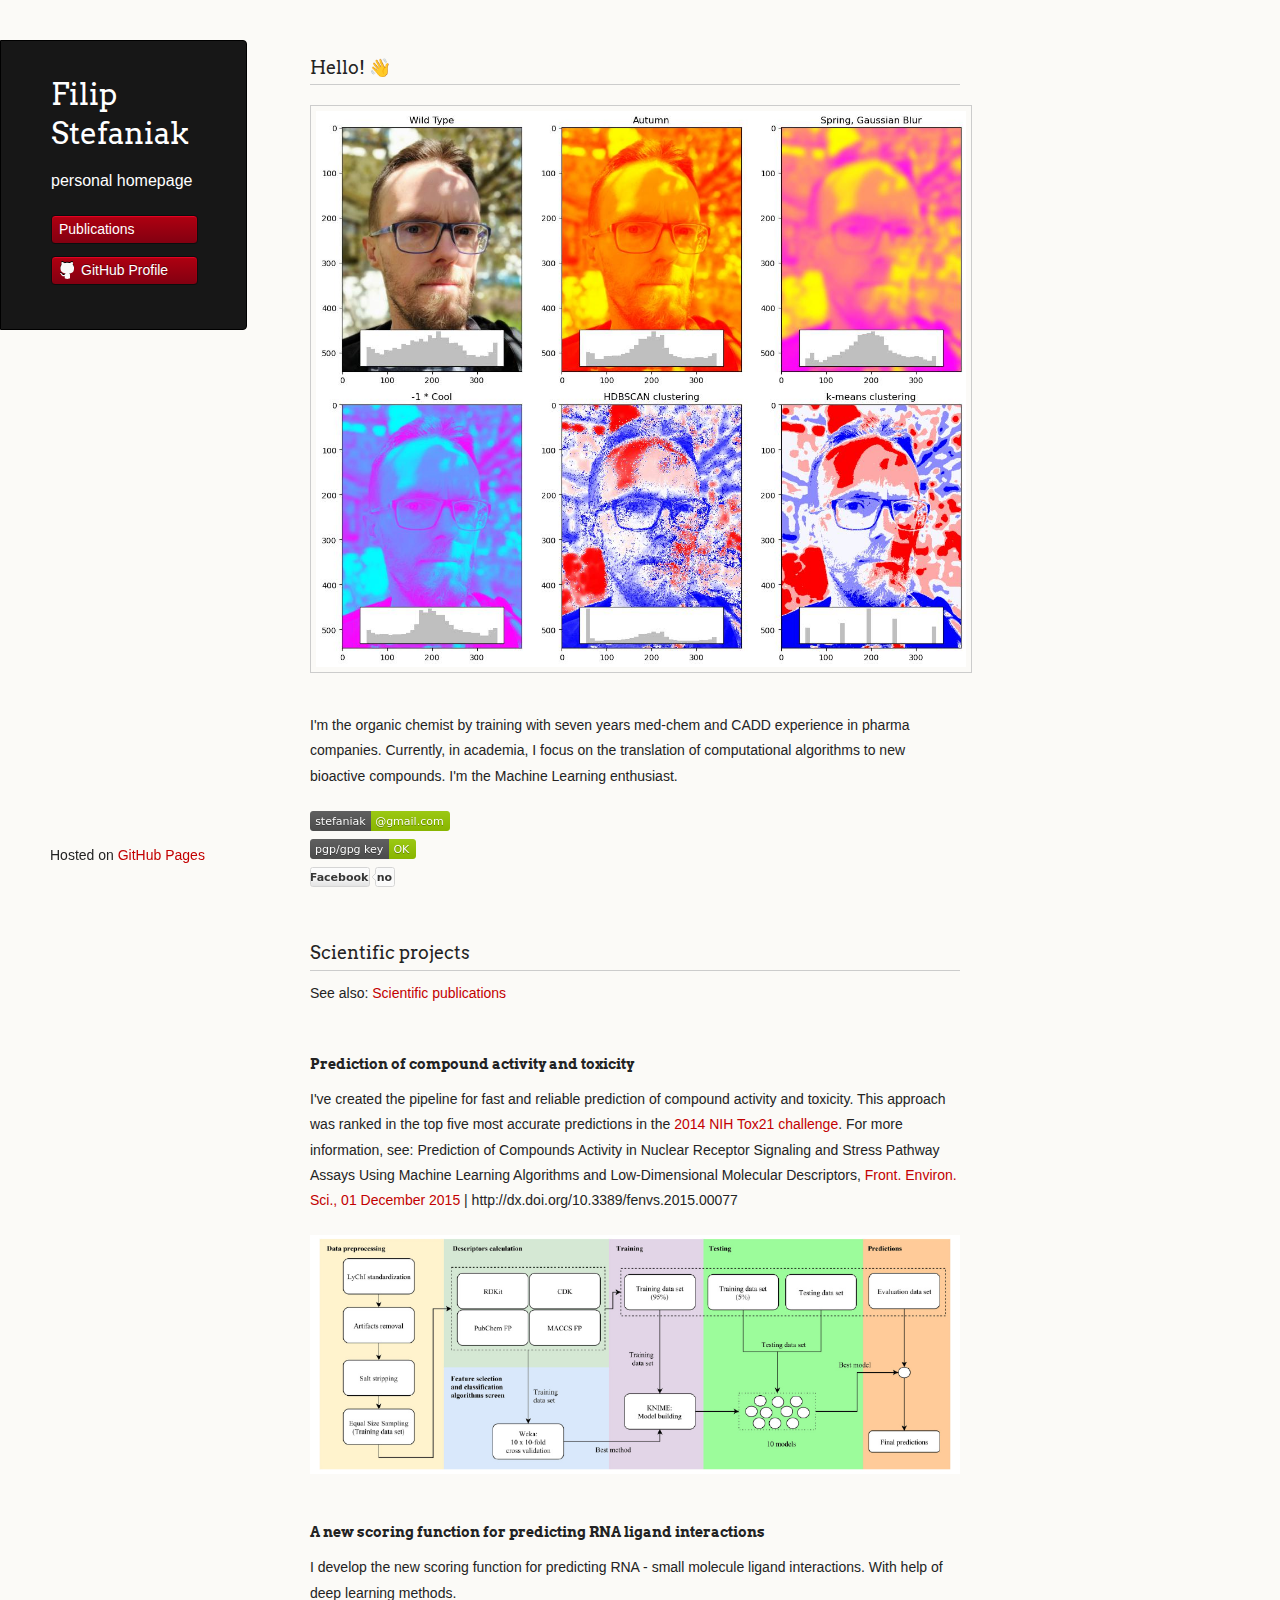
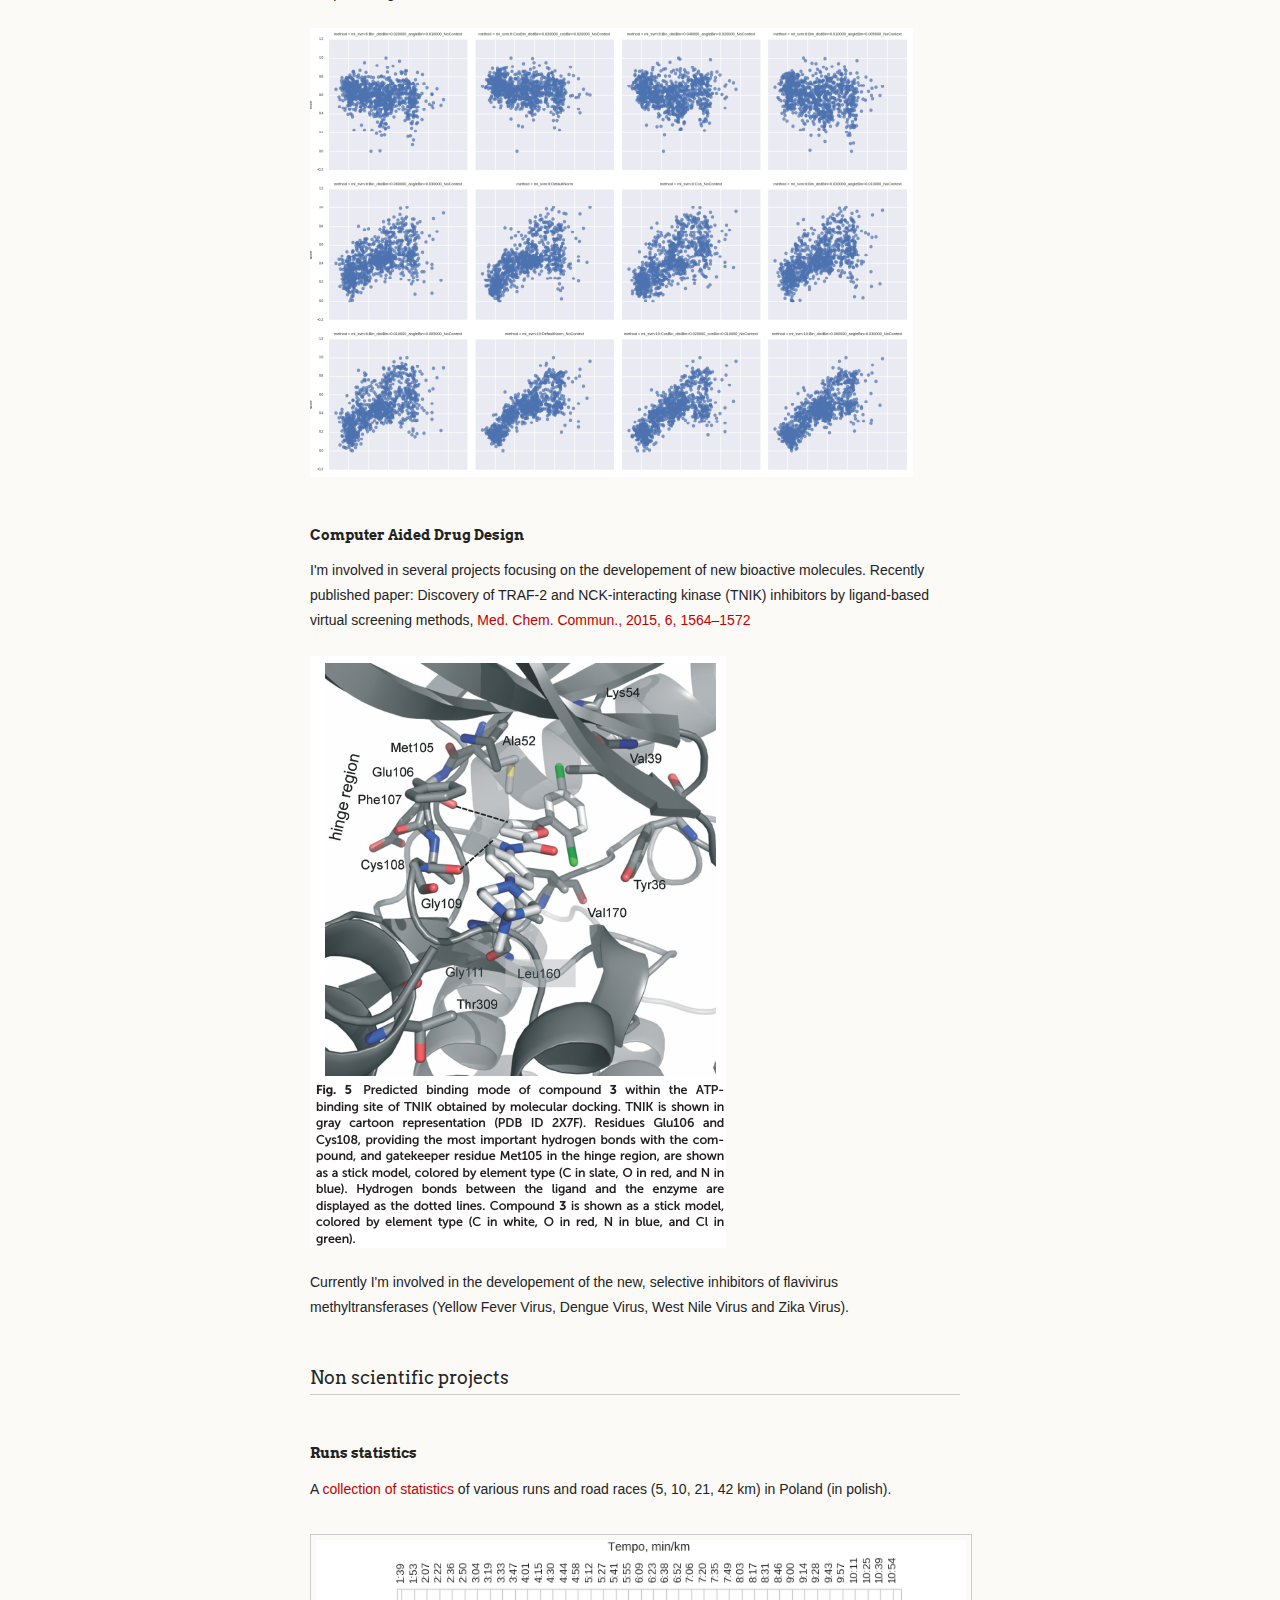
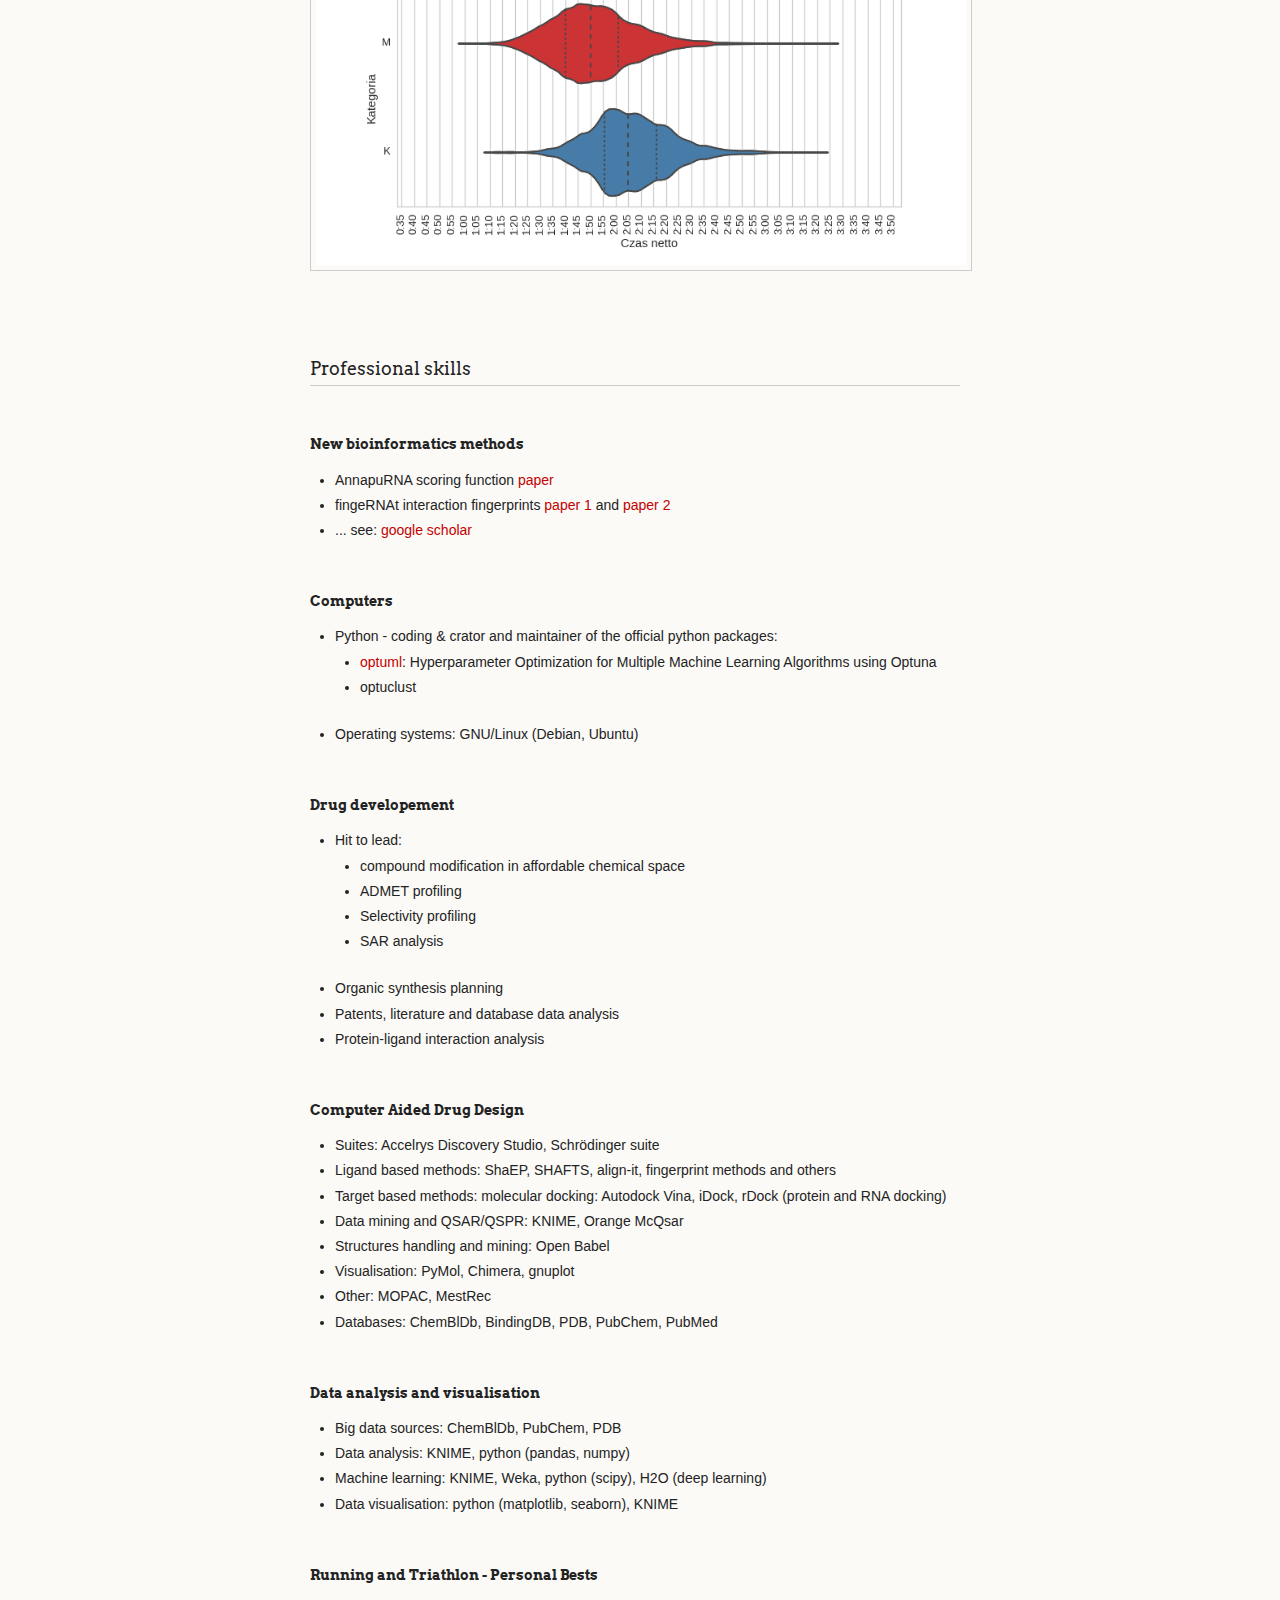
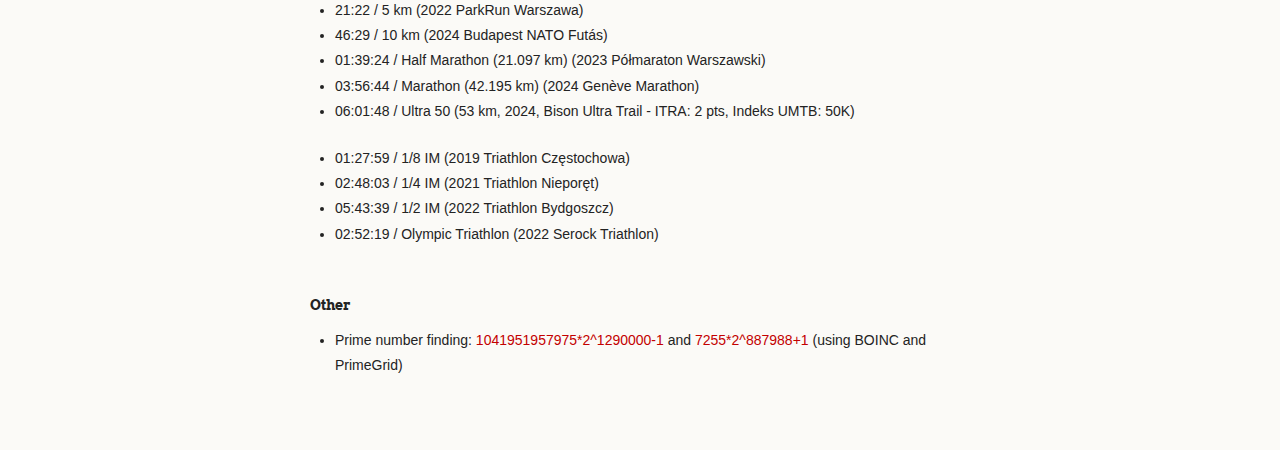
==== commit 166fd961: "minor changes" ====
--- a/index.html
+++ b/index.html
@@ -1,159 +1,186 @@
 <!doctype html>
 <html>
-  <head>
-    <meta charset="utf-8">
-    <meta http-equiv="X-UA-Compatible" content="chrome=1">
-    <title>Filip Stefaniak</title>
 
-    <link rel="stylesheet" href="stylesheets/styles.css">
-    <link rel="stylesheet" href="stylesheets/github-light.css">
-    <script src="javascripts/scale.fix.js"></script>
-    <meta name="viewport" content="width=device-width, initial-scale=1, user-scalable=no">
-    <!--[if lt IE 9]>
+<head>
+  <meta charset="utf-8">
+  <meta http-equiv="X-UA-Compatible" content="chrome=1">
+  <title>Filip Stefaniak</title>
+
+  <link rel="stylesheet" href="stylesheets/styles.css">
+  <link rel="stylesheet" href="stylesheets/github-light.css">
+  <script src="javascripts/scale.fix.js"></script>
+  <meta name="viewport" content="width=device-width, initial-scale=1, user-scalable=no">
+  <!--[if lt IE 9]>
     <script src="//html5shiv.googlecode.com/svn/trunk/html5.js"></script>
     <![endif]-->
-  </head>
-  <body>
-    <div class="wrapper">
-      <header>
-        <h1 class="header">Filip Stefaniak</h1>
-        <p class="header"><a href="index.html">personal homepage<a/></p>
-        <ul>
-          <li><a href="pubs.html">Publications</a></a>
-          <li><a class="buttons github" href="https://github.com/filipsPL">GitHub Profile</a></li>
-        </ul>
-      </header>
-      <section>
+</head>
 
-<h3>Hello! 👋</h3>
+<body>
+  <div class="wrapper">
+    <header>
+      <h1 class="header">Filip Stefaniak</h1>
+      <p class="header"><a href="index.html">personal homepage<a /></p>
+      <ul>
+        <li><a href="pubs.html">Publications</a></a>
+        <li><a class="buttons github" href="https://github.com/filipsPL">GitHub Profile</a></li>
+      </ul>
+    </header>
+    <section>
 
-<img src="images/filip-matrix.jpg" alt="Filip himself as a matrix" />
+      <h3>Hello! 👋</h3>
 
-<p>I'm the organic chemist by training with seven years med-chem and CADD experience in pharma companies. Currently, in academia, I focus on the translation of computational algorithms to new bioactive compounds. I'm the Machine Learning enthusiast.</p>
+      <img src="images/filip-matrix.jpg" alt="Filip himself as a matrix" />
+
+      <p>I'm the organic chemist by training with seven years med-chem and CADD experience in pharma companies.
+        Currently, in academia, I focus on the translation of computational algorithms to new bioactive compounds. I'm
+        the Machine Learning enthusiast.</p>
 
 
-<div class="noborder">
-<img src="images/shields-email.png" alt="badge" /><br />
-<a href="data/gpg_0xD4E57E96FCAF10F3.asc"><img src="images/shields-gpg.png" alt="badge" /></a><br />
-<img src="images/shields-facebook.png" alt="badge" />
-</div>
+      <div class="noborder">
+        <img src="images/shields-email.png" alt="badge" /><br />
+        <a href="data/gpg_0xD4E57E96FCAF10F3.asc"><img src="images/shields-gpg.png" alt="badge" /></a><br />
+        <img src="images/shields-facebook.png" alt="badge" />
+      </div>
 
 
-<h3>Scientific projects</h3>
+      <h3>Scientific projects</h3>
 
-<p>See also: <a href="pubs.html">Scientific publications</a></p>
+      <p>See also: <a href="pubs.html">Scientific publications</a></p>
 
-<h4>Prediction of compound activity and toxicity</h4>
+      <h4>Prediction of compound activity and toxicity</h4>
 
-<p>I've created the pipeline for fast and reliable prediction of compound activity and toxicity. This approach was ranked in the top five most accurate predictions in the <a href="https://tripod.nih.gov/tox21/challenge/">2014 NIH Tox21 challenge</a>. For more information, see: Prediction of Compounds Activity in Nuclear Receptor Signaling and Stress Pathway Assays Using Machine Learning Algorithms and Low-Dimensional Molecular Descriptors, <a href="http://journal.frontiersin.org/article/10.3389/fenvs.2015.00077/full">Front. Environ. Sci., 01 December 2015</a> | http://dx.doi.org/10.3389/fenvs.2015.00077</p>
+      <p>I've created the pipeline for fast and reliable prediction of compound activity and toxicity. This approach was
+        ranked in the top five most accurate predictions in the <a href="https://tripod.nih.gov/tox21/challenge/">2014
+          NIH Tox21 challenge</a>. For more information, see: Prediction of Compounds Activity in Nuclear Receptor
+        Signaling and Stress Pathway Assays Using Machine Learning Algorithms and Low-Dimensional Molecular Descriptors,
+        <a href="http://journal.frontiersin.org/article/10.3389/fenvs.2015.00077/full">Front. Environ. Sci., 01 December
+          2015</a> | http://dx.doi.org/10.3389/fenvs.2015.00077</p>
 
-<p><img src="images/tox-pipeline.png" alt="pipeline" /></p>
+      <p><img src="images/tox-pipeline.png" alt="pipeline" /></p>
 
 
-<h4>A new scoring function for predicting RNA ligand interactions</h4>
+      <h4>A new scoring function for predicting RNA ligand interactions</h4>
 
-<p>I develop the new scoring function for predicting RNA - small molecule ligand interactions. With help of deep learning methods.</p>
+      <p>I develop the new scoring function for predicting RNA - small molecule ligand interactions. With help of deep
+        learning methods.</p>
 
-<p><img src="images/xy-scoring.png" alt="pipeline" /></p>
+      <p><img src="images/xy-scoring.png" alt="pipeline" /></p>
 
 
-<h4>Computer Aided Drug Design</h4>
+      <h4>Computer Aided Drug Design</h4>
 
-<p>I'm involved in several projects focusing on the developement of new bioactive molecules. Recently published paper: Discovery of TRAF-2 and NCK-interacting kinase
-(TNIK) inhibitors by ligand-based virtual screening methods, <a href="http://pubs.rsc.org/en/Content/ArticleLanding/2015/MD/C5MD00090D">Med. Chem. Commun., 2015, 6, 1564–1572</a></p>
+      <p>I'm involved in several projects focusing on the developement of new bioactive molecules. Recently published
+        paper: Discovery of TRAF-2 and NCK-interacting kinase
+        (TNIK) inhibitors by ligand-based virtual screening methods, <a
+          href="http://pubs.rsc.org/en/Content/ArticleLanding/2015/MD/C5MD00090D">Med. Chem. Commun., 2015, 6,
+          1564–1572</a></p>
 
-<p><img src="images/tnik-fig1.png" alt="binding pocket" /></p>
+      <p><img src="images/tnik-fig1.png" alt="binding pocket" /></p>
 
-<p>Currently I'm involved in the developement of the new, selective inhibitors of flavivirus methyltransferases (Yellow Fever Virus, Dengue Virus, West Nile Virus and Zika Virus).</p>
+      <p>Currently I'm involved in the developement of the new, selective inhibitors of flavivirus methyltransferases
+        (Yellow Fever Virus, Dengue Virus, West Nile Virus and Zika Virus).</p>
 
 
-<h3>Non scientific projects</h3>
+      <h3>Non scientific projects</h3>
 
-<h4>Runs statistics</h4>
+      <h4>Runs statistics</h4>
 
-<p>A <a href="https://filipspl.github.io/statystykibiegowe/">collection of statistics</a> of various runs and road races (5, 10, 21, 42 km) in Poland (in polish).</p>
+      <p>A <a href="https://filipspl.github.io/statystykibiegowe/">collection of statistics</a> of various runs and road
+        races (5, 10, 21, 42 km) in Poland (in polish).</p>
 
-<img src="images/running-violinplot-plec.png" alt="violin plot" />
+      <img src="images/running-violinplot-plec.png" alt="violin plot" />
 
 
-<h3>Professional skills</h3>
+      <h3>Professional skills</h3>
 
-<h4>Drug developement</h4>
-
-<ul><li>Hit to lead:
-<ul><li>compound modification in affordable chemical space</li>
-<li>ADMET profiling</li>
-<li>Selectivity profiling</li>
-<li>SAR analysis</li>
-</ul></li>
-<li>Organic synthesis planning</li>
-<li>Patents, literature and database data analysis</li>
-<li>Protein-ligand interaction analysis</li></ul>
-
-<h4>Computer Aided Drug Design</h4>
-<ul>
-<li>Suites: Accelrys Discovery Studio, Schrödinger suite</li>
-<li>Ligand based methods: ShaEP, SHAFTS, align-it, fingerprint methods and others</li>
-<li>Target based methods: molecular docking: Autodock Vina, iDock, rDock (protein and RNA docking)
-<li>Data mining and QSAR/QSPR: KNIME, Orange McQsar</li>
-<li>Structures handling and mining: Open Babel</li>
-<li>Visualisation: PyMol, Chimera, gnuplot</li>
-<li>Other: MOPAC, MestRec</li>
-<li>Databases: ChemBlDb, BindingDB, PDB, PubChem, PubMed</li>
-</ul>
-
-<h4>Data analysis and visualisation</h4>
-<ul>
-<li>Big data sources: ChemBlDb, PubChem, PDB</li>
-<li>Data analysis: KNIME, python (pandas, numpy)</li>
-<li>Machine learning: KNIME, Weka, python (scipy), H2O (deep learning)</li>
-<li>Data visualisation: python (matplotlib, seaborn), KNIME</li>
-</ul>
+      <h4>New bioinformatics methods</h4>
+      <ul>
+        <li>AnnapuRNA scoring function <a href="https://doi.org/10.1371/journal.pcbi.1008309">paper</a></li>
+        <li>fingeRNAt interaction fingerprints <a href="https://doi.org/10.1371/journal.pcbi.1009783">paper 1</a> and <a
+            href="https://doi.org/10.1093/bib/bbad187">paper 2</a> </li>
+        <li>... see: <a href="https://scholar.google.pl/citations?user=NPbqGT8AAAAJ&hl=pl&oi=ao">google scholar</a></li>
+      </ul>
 
 
-<h4>Computer skills</h4>
-<ul>
-<li>Python, Linux, bash, and more</li>
-<li>Operating systems: GNU/Linux (Debian, Ubuntu, Mint), Microsoft Windows</li>
-<li>Cluster computing</li>
-</ul>
+      <h4>Computers</h4>
+      <ul>
+        <li>Python - coding & crator and maintainer of the official python packages:</li>
+        <ul>
+          <li><a href="https://pypi.org/project/optuml/">optuml</a>: Hyperparameter Optimization for Multiple Machine Learning Algorithms using Optuna</li>
+          <li>optuclust</li>
+        </ul>
+        <li>Operating systems: GNU/Linux (Debian, Ubuntu)</li>
+      </ul>
 
-<div class="noborder">
-<img src="images/shields-dependencies.png" alt="badge" /> <img src="images/shields-docs.png" alt="badge" /> <img src="images/shields-python.png" alt="badge" />
-</div>
+      <h4>Drug developement</h4>
 
+      <ul>
+        <li>Hit to lead:
+          <ul>
+            <li>compound modification in affordable chemical space</li>
+            <li>ADMET profiling</li>
+            <li>Selectivity profiling</li>
+            <li>SAR analysis</li>
+          </ul>
+        </li>
+        <li>Organic synthesis planning</li>
+        <li>Patents, literature and database data analysis</li>
+        <li>Protein-ligand interaction analysis</li>
+      </ul>
 
-<h4>Running and Triathlon - Personal Bests</h4>
+      <h4>Computer Aided Drug Design</h4>
+      <ul>
+        <li>Suites: Accelrys Discovery Studio, Schrödinger suite</li>
+        <li>Ligand based methods: ShaEP, SHAFTS, align-it, fingerprint methods and others</li>
+        <li>Target based methods: molecular docking: Autodock Vina, iDock, rDock (protein and RNA docking)
+        <li>Data mining and QSAR/QSPR: KNIME, Orange McQsar</li>
+        <li>Structures handling and mining: Open Babel</li>
+        <li>Visualisation: PyMol, Chimera, gnuplot</li>
+        <li>Other: MOPAC, MestRec</li>
+        <li>Databases: ChemBlDb, BindingDB, PDB, PubChem, PubMed</li>
+      </ul>
 
-<ul>
-<li>21:22 / 5 km (2022 ParkRun Warszawa)</li>
-<li>46:29 / 10 km (2024 Budapest NATO Futás)</li>
-<li>01:39:24 / Half Marathon (21.097 km) (2023 Półmaraton Warszawski)</li>
-<li>03:56:44 / Marathon (42.195 km) (2024 Genève Marathon)</li>
-<li>06:01:48 / Ultra 50 (53 km, 2024, Bison Ultra Trail - ITRA: 2 pts, Indeks UMTB: 50K)</li>
-</ul>
-<ul>
-<li>01:27:59 / 1/8 IM (2019 Triathlon Częstochowa)</li>
-<li>02:48:03 / 1/4 IM (2021 Triathlon Nieporęt)</li>
-<li>05:43:39 / 1/2 IM (2022 Triathlon Bydgoszcz)</li>
-<li>02:52:19 / Olympic Triathlon (2022 Serock Triathlon)</li>
-</ul>
+      <h4>Data analysis and visualisation</h4>
+      <ul>
+        <li>Big data sources: ChemBlDb, PubChem, PDB</li>
+        <li>Data analysis: KNIME, python (pandas, numpy)</li>
+        <li>Machine learning: KNIME, Weka, python (scipy), H2O (deep learning)</li>
+        <li>Data visualisation: python (matplotlib, seaborn), KNIME</li>
+      </ul>
+
+      <h4>Running and Triathlon - Personal Bests</h4>
+
+      <ul>
+        <li>21:22 / 5 km (2022 ParkRun Warszawa)</li>
+        <li>46:29 / 10 km (2024 Budapest NATO Futás)</li>
+        <li>01:39:24 / Half Marathon (21.097 km) (2023 Półmaraton Warszawski)</li>
+        <li>03:56:44 / Marathon (42.195 km) (2024 Genève Marathon)</li>
+        <li>06:01:48 / Ultra 50 (53 km, 2024, Bison Ultra Trail - ITRA: 2 pts, Indeks UMTB: 50K)</li>
+      </ul>
+      <ul>
+        <li>01:27:59 / 1/8 IM (2019 Triathlon Częstochowa)</li>
+        <li>02:48:03 / 1/4 IM (2021 Triathlon Nieporęt)</li>
+        <li>05:43:39 / 1/2 IM (2022 Triathlon Bydgoszcz)</li>
+        <li>02:52:19 / Olympic Triathlon (2022 Serock Triathlon)</li>
+      </ul>
 
 
 
-<h4>Other</h4>
-<ul>
-<li>Prime number finding: <a href="data/1041951957975-2-1290000-1.txt">1041951957975*2^1290000-1</a> and <a href="data/7255-2-887988+1.txt">7255*2^887988+1</a>
-(using BOINC and PrimeGrid)</li>
-</ul>
+      <h4>Other</h4>
+      <ul>
+        <li>Prime number finding: <a href="data/1041951957975-2-1290000-1.txt">1041951957975*2^1290000-1</a> and <a
+            href="data/7255-2-887988+1.txt">7255*2^887988+1</a>
+          (using BOINC and PrimeGrid)</li>
+      </ul>
 
 
-</section>
-      <footer>
-        <p><small>Hosted on <a href="https://pages.github.com">GitHub Pages</a></small></p>
-      </footer>
-    </div>
-    <!--[if !IE]><script>fixScale(document);</script><![endif]-->
+    </section>
+    <footer>
+      <p><small>Hosted on <a href="https://pages.github.com">GitHub Pages</a></small></p>
+    </footer>
+  </div>
+  <!--[if !IE]><script>fixScale(document);</script><![endif]-->
 
-  </body>
-</html>
+</body>
+
+</html>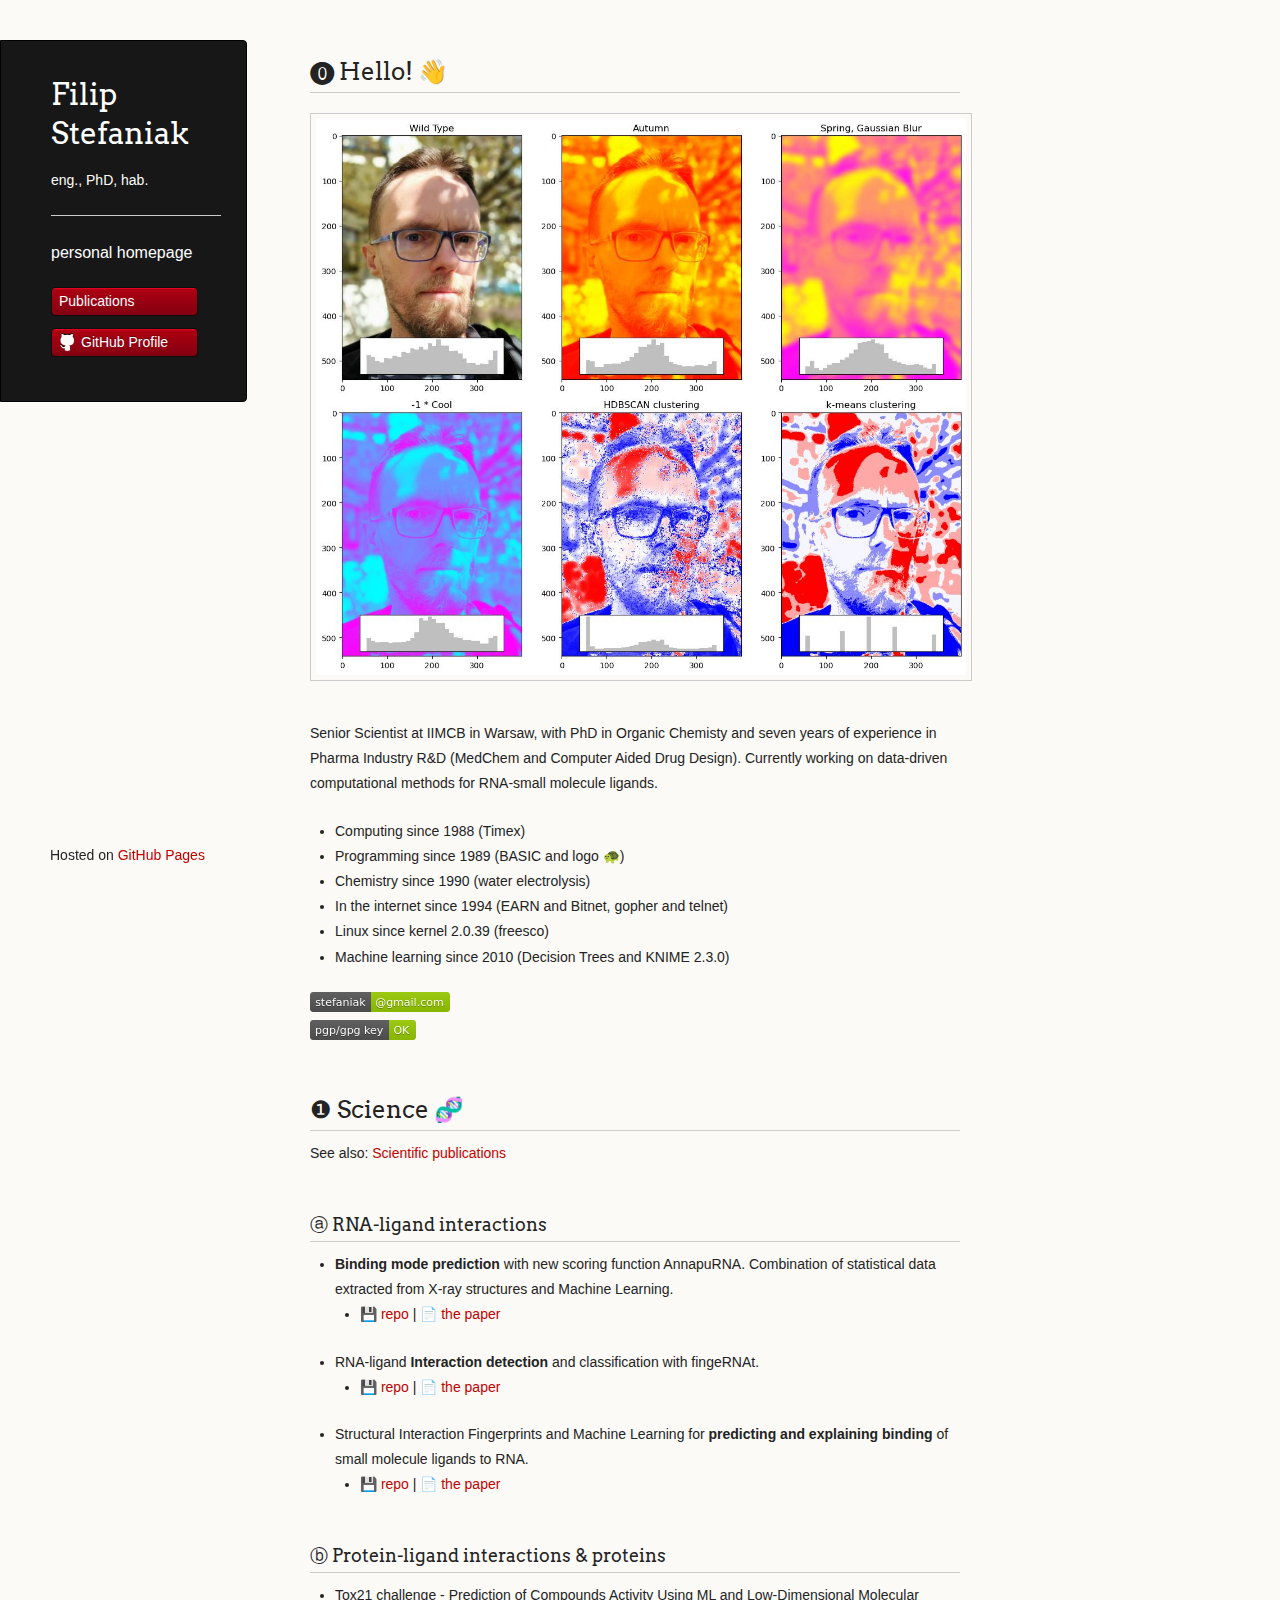
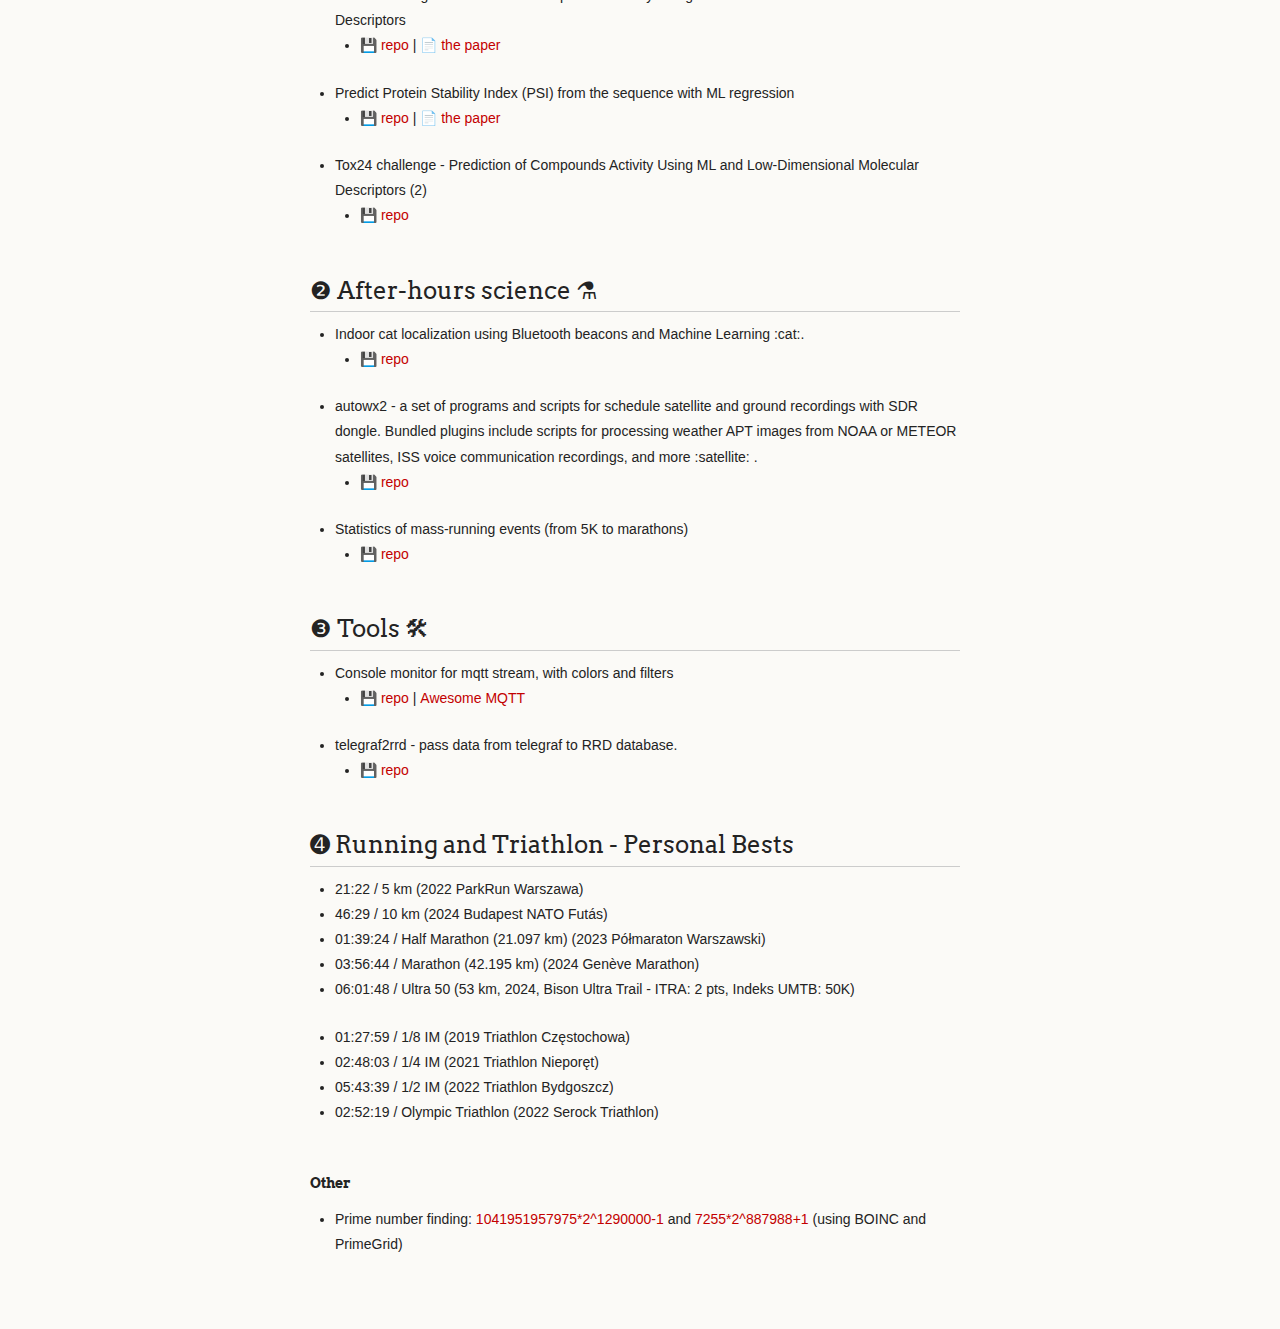
==== commit 2209f83e: "rearrangements" ====
--- a/index.html
+++ b/index.html
@@ -18,7 +18,11 @@
 <body>
   <div class="wrapper">
     <header>
+
       <h1 class="header">Filip Stefaniak</h1>
+      <p>eng., PhD, hab.</p>
+
+      <hr />
       <p class="header"><a href="index.html">personal homepage<a /></p>
       <ul>
         <li><a href="pubs.html">Publications</a></a>
@@ -27,128 +31,104 @@
     </header>
     <section>
 
-      <h3>Hello! 👋</h3>
+      <h2>🄌 Hello! 👋</h2>
 
       <img src="images/filip-matrix.jpg" alt="Filip himself as a matrix" />
 
-      <p>I'm the organic chemist by training with seven years med-chem and CADD experience in pharma companies.
-        Currently, in academia, I focus on the translation of computational algorithms to new bioactive compounds. I'm
-        the Machine Learning enthusiast.</p>
+      <p>Senior Scientist at IIMCB in Warsaw, with PhD in Organic Chemisty and seven years of experience in Pharma
+        Industry R&D (MedChem and Computer Aided Drug Design). Currently working on data-driven computational methods
+        for RNA-small molecule ligands.</p>
 
+      <ul>
+        <li>Computing since 1988 (Timex)</li>
+        <li>Programming since 1989 (BASIC and logo 🐢)</li>
+        <li>Chemistry since 1990 (water electrolysis)</li>
+        <li>In the internet since 1994 (EARN and Bitnet, gopher and telnet)</li>
+        <li>Linux since kernel 2.0.39 (freesco)</li>
+        <li>Machine learning since 2010 (Decision Trees and KNIME 2.3.0)</li>
+      </ul>
 
       <div class="noborder">
         <img src="images/shields-email.png" alt="badge" /><br />
-        <a href="data/gpg_0xD4E57E96FCAF10F3.asc"><img src="images/shields-gpg.png" alt="badge" /></a><br />
-        <img src="images/shields-facebook.png" alt="badge" />
+        <a href="data/gpg_0xD4E57E96FCAF10F3.asc"><img src="images/shields-gpg.png" alt="badge" /></a>
       </div>
 
 
-      <h3>Scientific projects</h3>
+
+      <h2>❶ Science 🧬</h2>
 
       <p>See also: <a href="pubs.html">Scientific publications</a></p>
 
-      <h4>Prediction of compound activity and toxicity</h4>
-
-      <p>I've created the pipeline for fast and reliable prediction of compound activity and toxicity. This approach was
-        ranked in the top five most accurate predictions in the <a href="https://tripod.nih.gov/tox21/challenge/">2014
-          NIH Tox21 challenge</a>. For more information, see: Prediction of Compounds Activity in Nuclear Receptor
-        Signaling and Stress Pathway Assays Using Machine Learning Algorithms and Low-Dimensional Molecular Descriptors,
-        <a href="http://journal.frontiersin.org/article/10.3389/fenvs.2015.00077/full">Front. Environ. Sci., 01 December
-          2015</a> | http://dx.doi.org/10.3389/fenvs.2015.00077</p>
-
-      <p><img src="images/tox-pipeline.png" alt="pipeline" /></p>
-
-
-      <h4>A new scoring function for predicting RNA ligand interactions</h4>
-
-      <p>I develop the new scoring function for predicting RNA - small molecule ligand interactions. With help of deep
-        learning methods.</p>
-
-      <p><img src="images/xy-scoring.png" alt="pipeline" /></p>
-
-
-      <h4>Computer Aided Drug Design</h4>
-
-      <p>I'm involved in several projects focusing on the developement of new bioactive molecules. Recently published
-        paper: Discovery of TRAF-2 and NCK-interacting kinase
-        (TNIK) inhibitors by ligand-based virtual screening methods, <a
-          href="http://pubs.rsc.org/en/Content/ArticleLanding/2015/MD/C5MD00090D">Med. Chem. Commun., 2015, 6,
-          1564–1572</a></p>
-
-      <p><img src="images/tnik-fig1.png" alt="binding pocket" /></p>
-
-      <p>Currently I'm involved in the developement of the new, selective inhibitors of flavivirus methyltransferases
-        (Yellow Fever Virus, Dengue Virus, West Nile Virus and Zika Virus).</p>
-
-
-      <h3>Non scientific projects</h3>
-
-      <h4>Runs statistics</h4>
-
-      <p>A <a href="https://filipspl.github.io/statystykibiegowe/">collection of statistics</a> of various runs and road
-        races (5, 10, 21, 42 km) in Poland (in polish).</p>
-
-      <img src="images/running-violinplot-plec.png" alt="violin plot" />
-
-
-      <h3>Professional skills</h3>
-
-      <h4>New bioinformatics methods</h4>
+      <h3 id="-rna-ligand-interactions">ⓐ RNA-ligand interactions</h3>
       <ul>
-        <li>AnnapuRNA scoring function <a href="https://doi.org/10.1371/journal.pcbi.1008309">paper</a></li>
-        <li>fingeRNAt interaction fingerprints <a href="https://doi.org/10.1371/journal.pcbi.1009783">paper 1</a> and <a
-            href="https://doi.org/10.1093/bib/bbad187">paper 2</a> </li>
-        <li>... see: <a href="https://scholar.google.pl/citations?user=NPbqGT8AAAAJ&hl=pl&oi=ao">google scholar</a></li>
+        <li><strong>Binding mode prediction</strong> with new scoring function AnnapuRNA. Combination of statistical
+          data extracted from X-ray structures and Machine Learning.<ul>
+            <li><a href="https://github.com/filipspl/AnnapuRNA">💾 repo</a> | <a
+                href="https://doi.org/10.1371/journal.pcbi.1008309">📄 the paper</a></li>
+          </ul>
+        </li>
+        <li>RNA-ligand <strong>Interaction detection</strong> and classification with fingeRNAt.<ul>
+            <li><a href="https://github.com/n-szulc/fingeRNAt/">💾 repo</a> | <a
+                href="https://doi.org/10.1371/journal.pcbi.1009783">📄 the paper</a></li>
+          </ul>
+        </li>
+        <li>Structural Interaction Fingerprints and Machine Learning for <strong>predicting and explaining
+            binding</strong> of small molecule ligands to RNA.<ul>
+            <li><a href="https://github.com/filipspl/fingernat-ml/">💾 repo</a> | <a
+                href="https://doi.org/10.1093/bib/bbad187">📄 the paper</a></li>
+          </ul>
+        </li>
+      </ul>
+      <h3 id="-protein-ligand-interactions-proteins">ⓑ Protein-ligand interactions &amp; proteins</h3>
+      <ul>
+        <li>Tox21 challenge - Prediction of Compounds Activity Using ML and Low-Dimensional Molecular Descriptors<ul>
+            <li><a href="https://github.com/filipsPL/tox21_dataset">💾 repo</a> | <a
+                href="https://doi.org/10.3389/fenvs.2015.00077">📄 the paper</a></li>
+          </ul>
+        </li>
+        <li>Predict Protein Stability Index (PSI) from the sequence with ML regression<ul>
+            <li><a href="https://github.com/filipsPL/degronopedia-ml-psi">💾 repo</a> | <a
+                href="https://doi.org/10.1101/2022.05.19.492622">📄 the paper</a></li>
+          </ul>
+        </li>
+        <li>Tox24 challenge - Prediction of Compounds Activity Using ML and Low-Dimensional Molecular Descriptors (2)
+          <ul>
+            <li><a href="https://github.com/filipsPL/tox24challenge">💾 repo</a></li>
+          </ul>
+        </li>
+      </ul>
+      <h2 id="-after-hours-science-">❷ After-hours science ⚗</h2>
+      <ul>
+        <li>Indoor cat localization using Bluetooth beacons and Machine Learning :cat:.<ul>
+            <li><a href="https://github.com/filipsPL/cat-localizer">💾 repo</a></li>
+          </ul>
+        </li>
+        <li>autowx2 - a set of programs and scripts for schedule satellite and ground recordings with SDR dongle.
+          Bundled plugins include scripts for processing weather APT images from NOAA or METEOR satellites, ISS voice
+          communication recordings, and more :satellite: .<ul>
+            <li><a href="https://github.com/filipsPL/autowx2">💾 repo</a></li>
+          </ul>
+        </li>
+        <li>Statistics of mass-running events (from 5K to marathons)<ul>
+            <li><a href="https://filipspl.github.io/statystykibiegowe/">💾 repo</a></li>
+          </ul>
+        </li>
+      </ul>
+      <h2 id="-tools-">❸ Tools 🛠</h2>
+      <ul>
+        <li>Console monitor for mqtt stream, with colors and filters<ul>
+            <li><a href="https://github.com/filipsPL/mqtt-monitor">💾 repo</a> | <a
+                href="https://github.com/hobbyquaker/awesome-mqtt">Awesome MQTT</a></li>
+          </ul>
+        </li>
+        <li>telegraf2rrd - pass data from telegraf to RRD database.<ul>
+            <li><a href="https://github.com/filipsPL/telegraf2rrd">💾 repo</a></li>
+          </ul>
+        </li>
       </ul>
 
 
-      <h4>Computers</h4>
-      <ul>
-        <li>Python - coding & crator and maintainer of the official python packages:</li>
-        <ul>
-          <li><a href="https://pypi.org/project/optuml/">optuml</a>: Hyperparameter Optimization for Multiple Machine Learning Algorithms using Optuna</li>
-          <li>optuclust</li>
-        </ul>
-        <li>Operating systems: GNU/Linux (Debian, Ubuntu)</li>
-      </ul>
-
-      <h4>Drug developement</h4>
-
-      <ul>
-        <li>Hit to lead:
-          <ul>
-            <li>compound modification in affordable chemical space</li>
-            <li>ADMET profiling</li>
-            <li>Selectivity profiling</li>
-            <li>SAR analysis</li>
-          </ul>
-        </li>
-        <li>Organic synthesis planning</li>
-        <li>Patents, literature and database data analysis</li>
-        <li>Protein-ligand interaction analysis</li>
-      </ul>
-
-      <h4>Computer Aided Drug Design</h4>
-      <ul>
-        <li>Suites: Accelrys Discovery Studio, Schrödinger suite</li>
-        <li>Ligand based methods: ShaEP, SHAFTS, align-it, fingerprint methods and others</li>
-        <li>Target based methods: molecular docking: Autodock Vina, iDock, rDock (protein and RNA docking)
-        <li>Data mining and QSAR/QSPR: KNIME, Orange McQsar</li>
-        <li>Structures handling and mining: Open Babel</li>
-        <li>Visualisation: PyMol, Chimera, gnuplot</li>
-        <li>Other: MOPAC, MestRec</li>
-        <li>Databases: ChemBlDb, BindingDB, PDB, PubChem, PubMed</li>
-      </ul>
-
-      <h4>Data analysis and visualisation</h4>
-      <ul>
-        <li>Big data sources: ChemBlDb, PubChem, PDB</li>
-        <li>Data analysis: KNIME, python (pandas, numpy)</li>
-        <li>Machine learning: KNIME, Weka, python (scipy), H2O (deep learning)</li>
-        <li>Data visualisation: python (matplotlib, seaborn), KNIME</li>
-      </ul>
-
-      <h4>Running and Triathlon - Personal Bests</h4>
+      <h2>➍ Running and Triathlon - Personal Bests</h2>
 
       <ul>
         <li>21:22 / 5 km (2022 ParkRun Warszawa)</li>
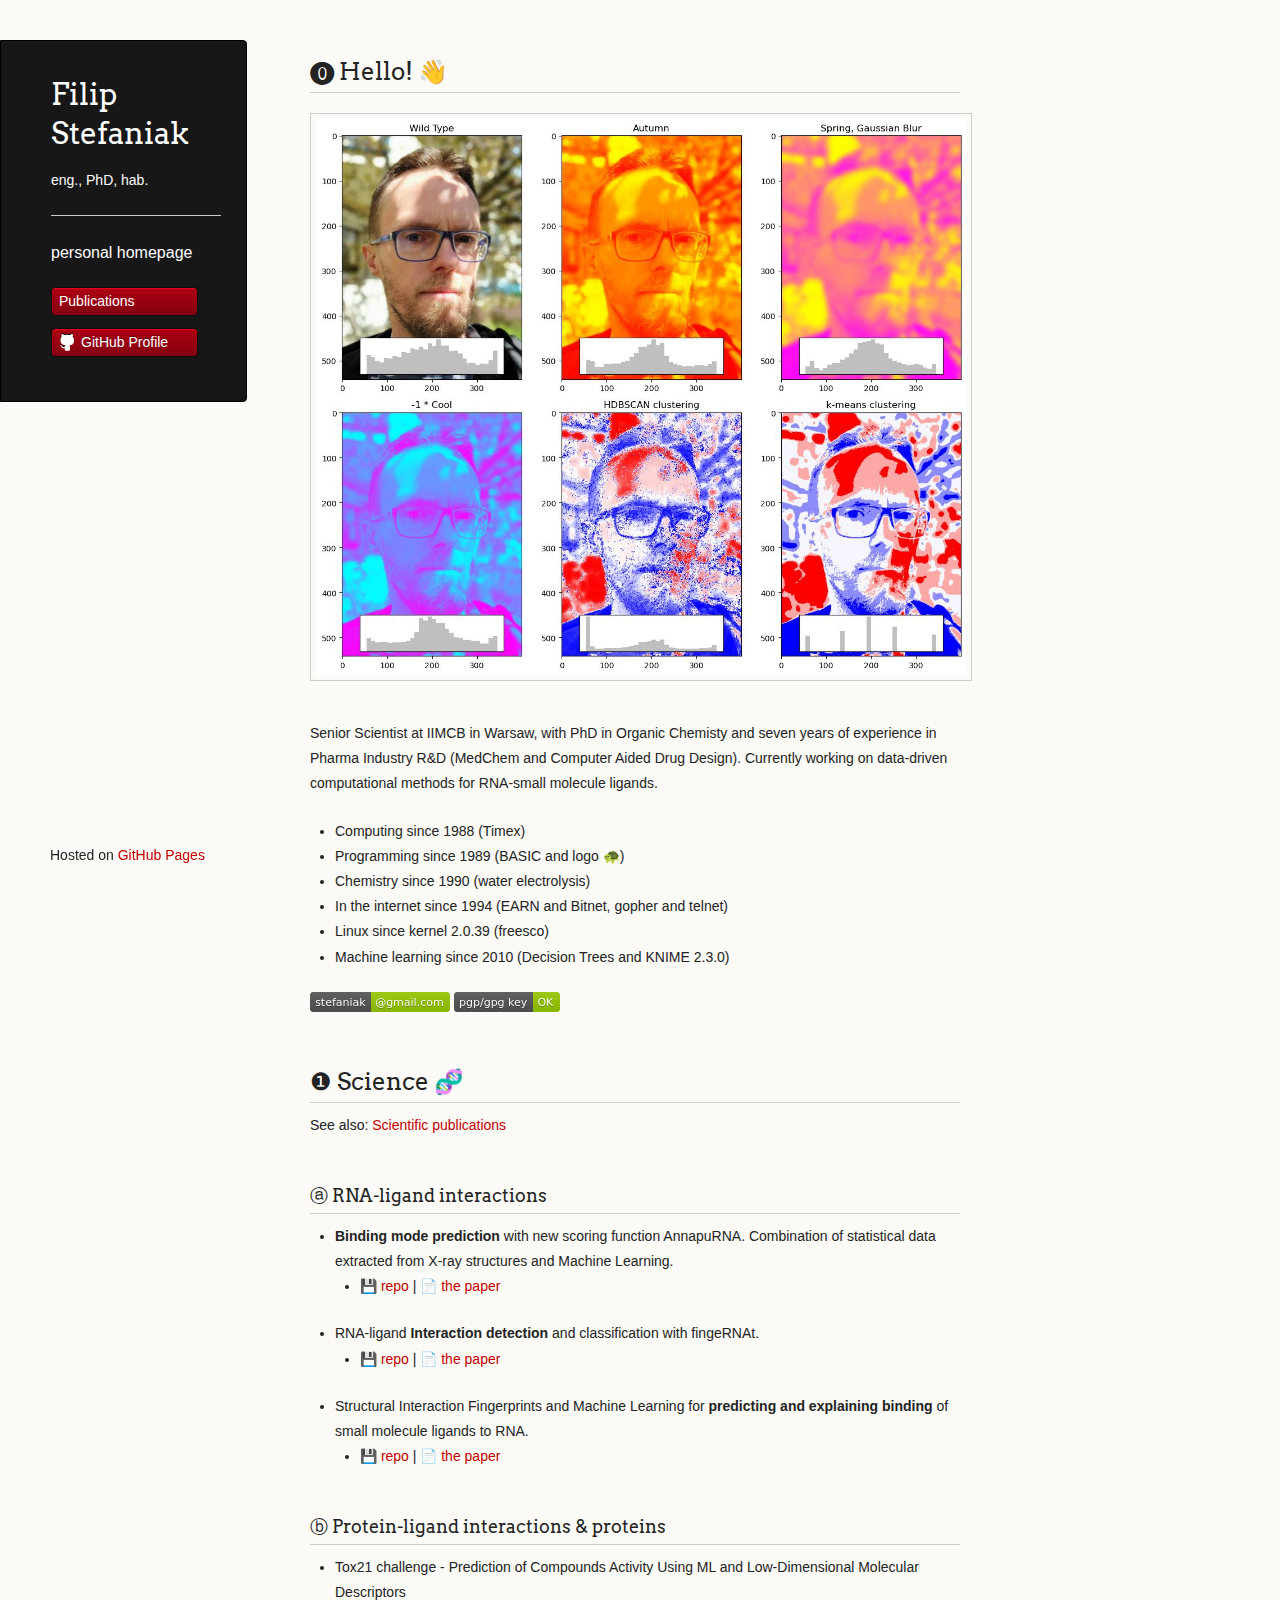
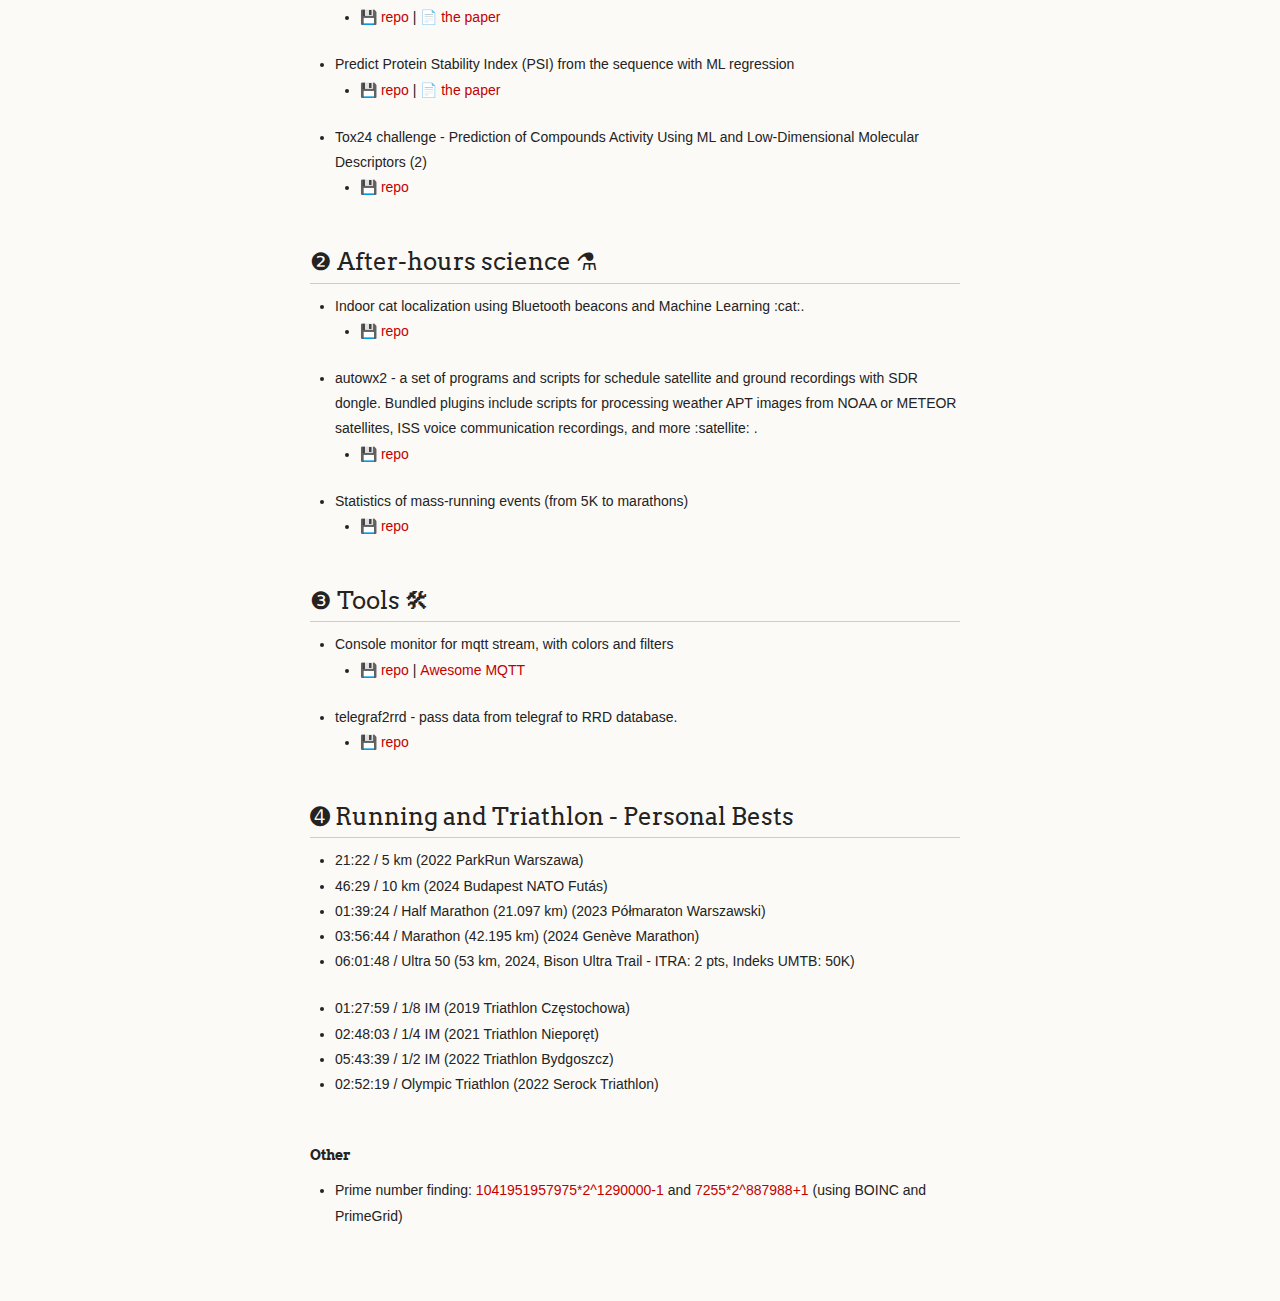
==== commit b6b45742: "minor changes" ====
--- a/index.html
+++ b/index.html
@@ -49,8 +49,7 @@
       </ul>
 
       <div class="noborder">
-        <img src="images/shields-email.png" alt="badge" /><br />
-        <a href="data/gpg_0xD4E57E96FCAF10F3.asc"><img src="images/shields-gpg.png" alt="badge" /></a>
+        <img src="images/shields-email.png" alt="badge" /> <a href="data/gpg_0xD4E57E96FCAF10F3.asc"><img src="images/shields-gpg.png" alt="badge" /></a>
       </div>
 
 
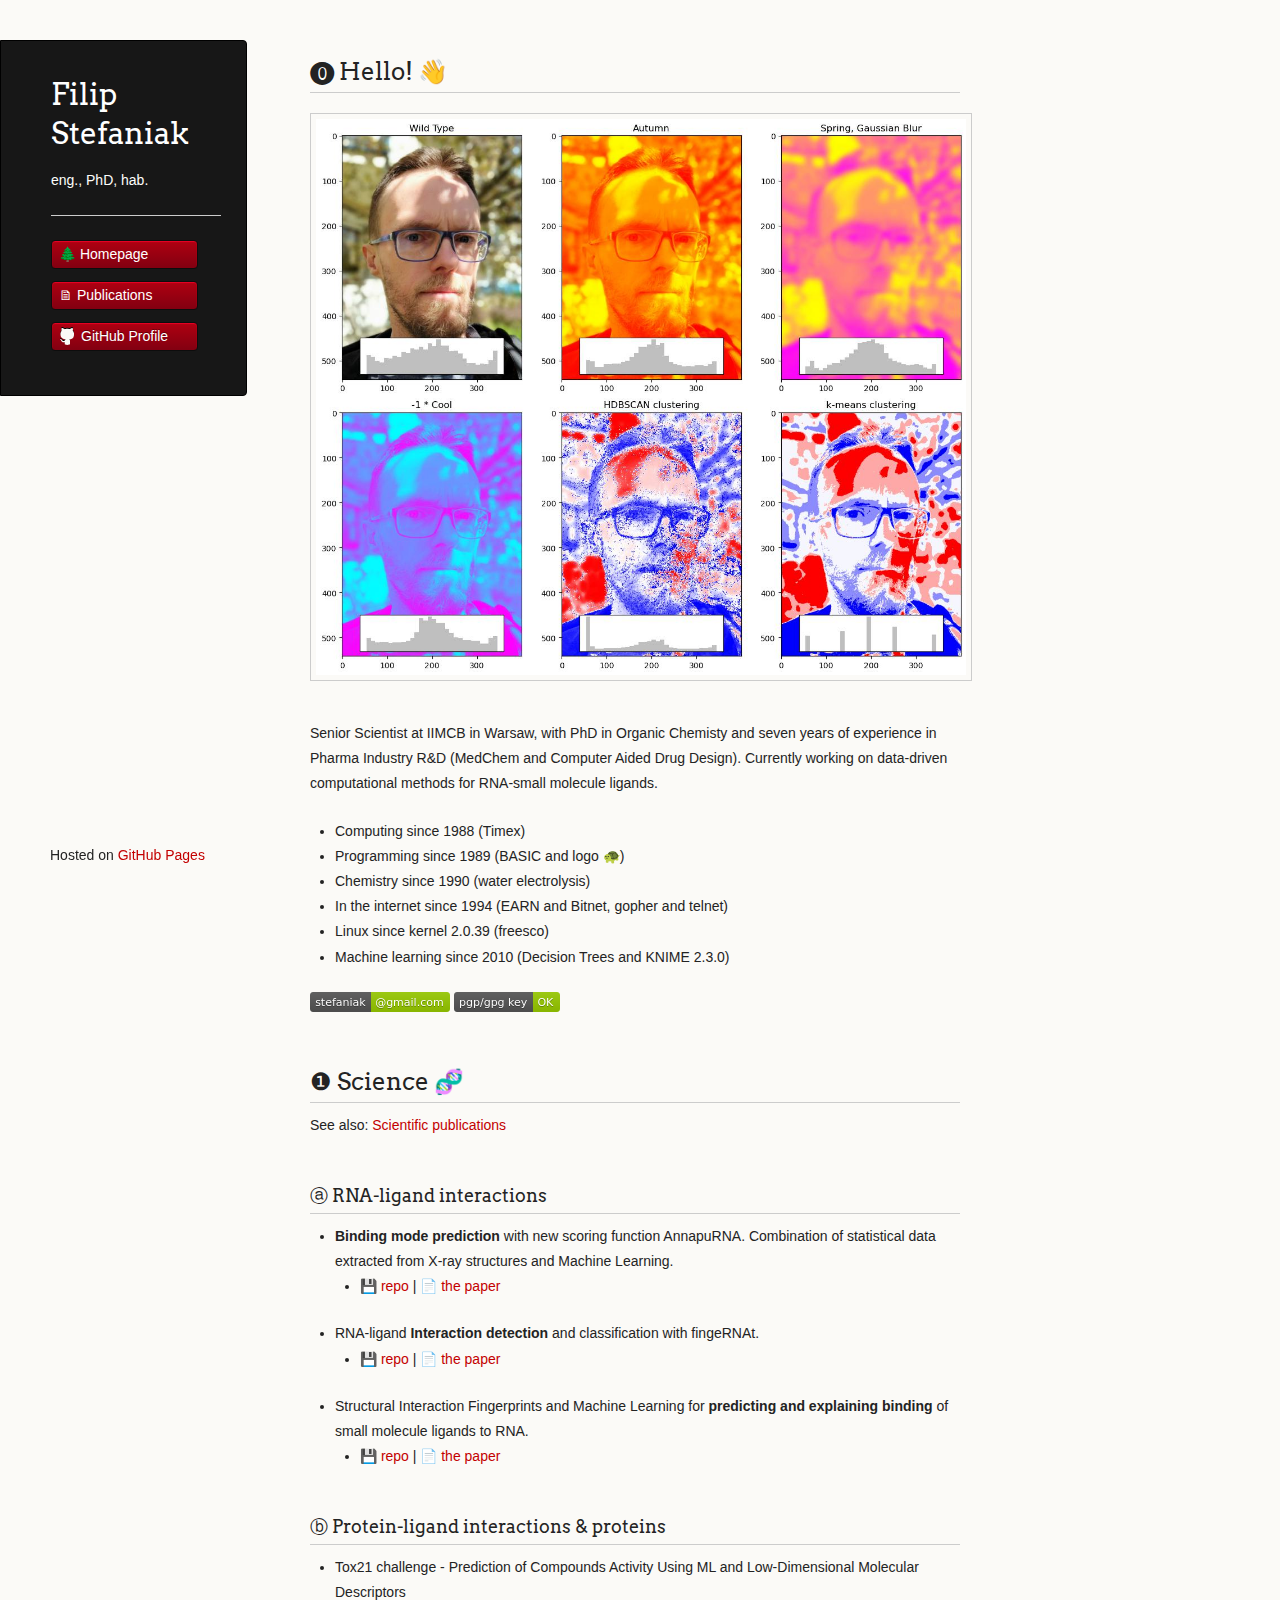
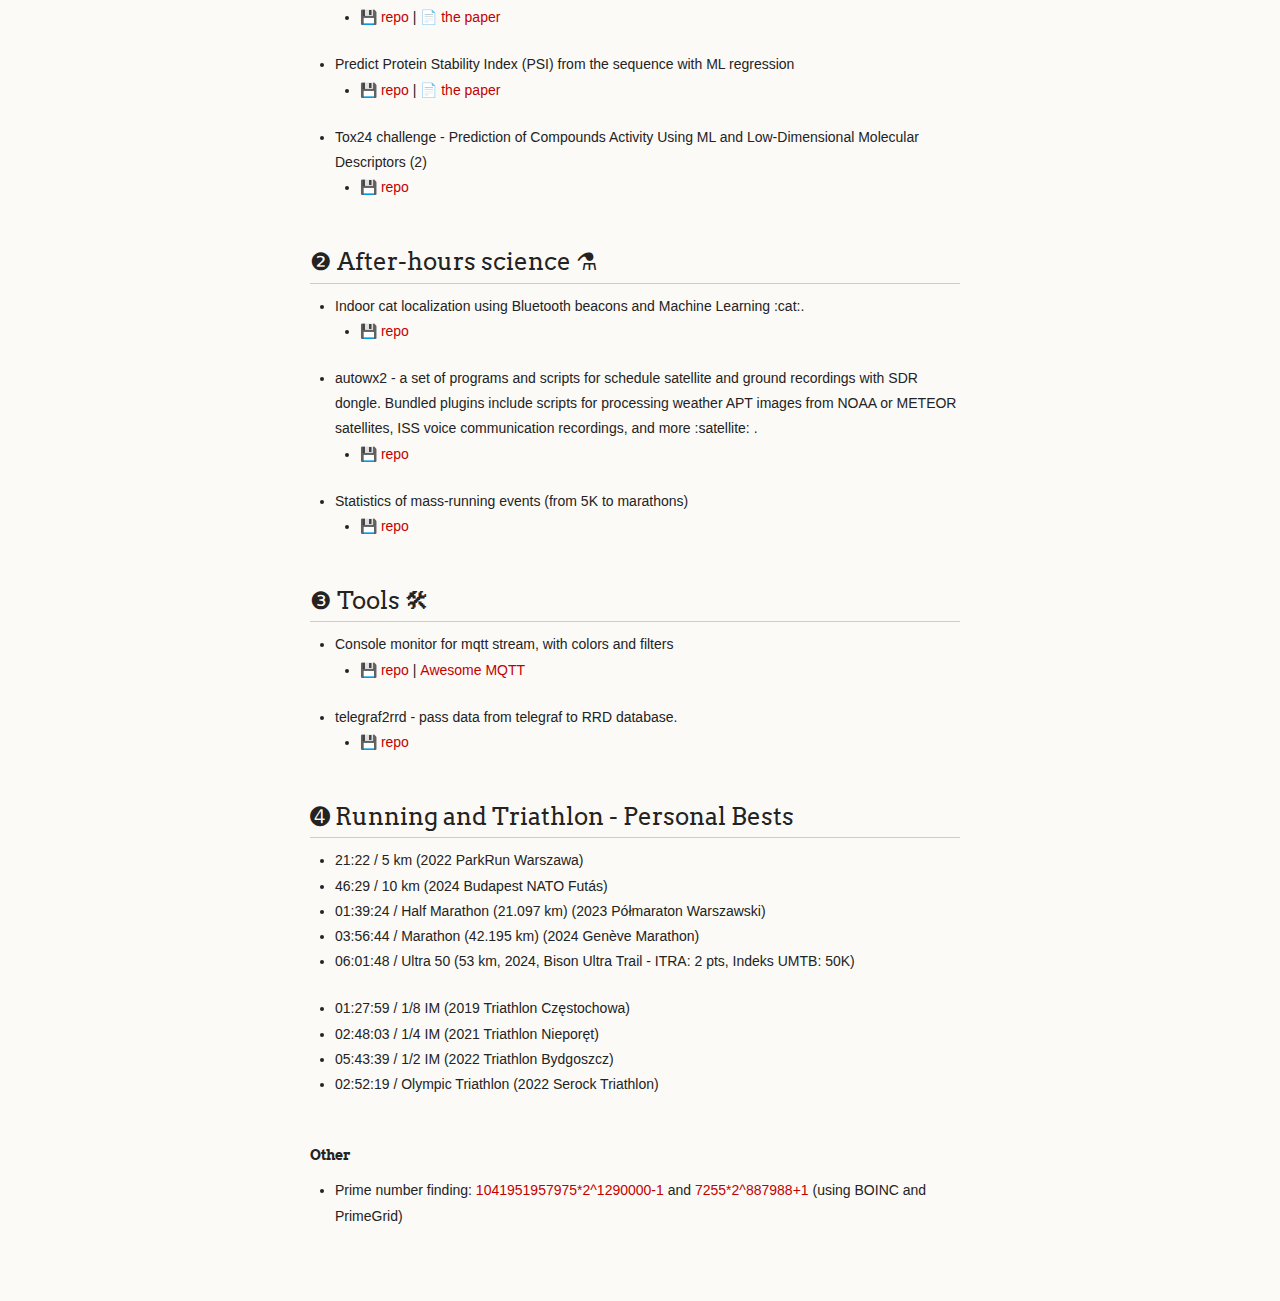
==== commit 38e76b09: "eye candies" ====
--- a/index.html
+++ b/index.html
@@ -23,11 +23,12 @@
       <p>eng., PhD, hab.</p>
 
       <hr />
-      <p class="header"><a href="index.html">personal homepage<a /></p>
-      <ul>
-        <li><a href="pubs.html">Publications</a></a>
-        <li><a class="buttons github" href="https://github.com/filipsPL">GitHub Profile</a></li>
-      </ul>
+
+        <ul>
+          <li><a href="index.html">🌲 Homepage</a></li>
+          <li><a href="pubs.html">🗎 Publications</a></li>
+          <li><a class="buttons github" href="https://github.com/filipsPL">GitHub Profile</a></li>
+        </ul>
     </header>
     <section>
 
@@ -49,7 +50,8 @@
       </ul>
 
       <div class="noborder">
-        <img src="images/shields-email.png" alt="badge" /> <a href="data/gpg_0xD4E57E96FCAF10F3.asc"><img src="images/shields-gpg.png" alt="badge" /></a>
+        <img src="images/shields-email.png" alt="badge" /> <a href="data/gpg_0xD4E57E96FCAF10F3.asc"><img
+            src="images/shields-gpg.png" alt="badge" /></a>
       </div>
 
 
